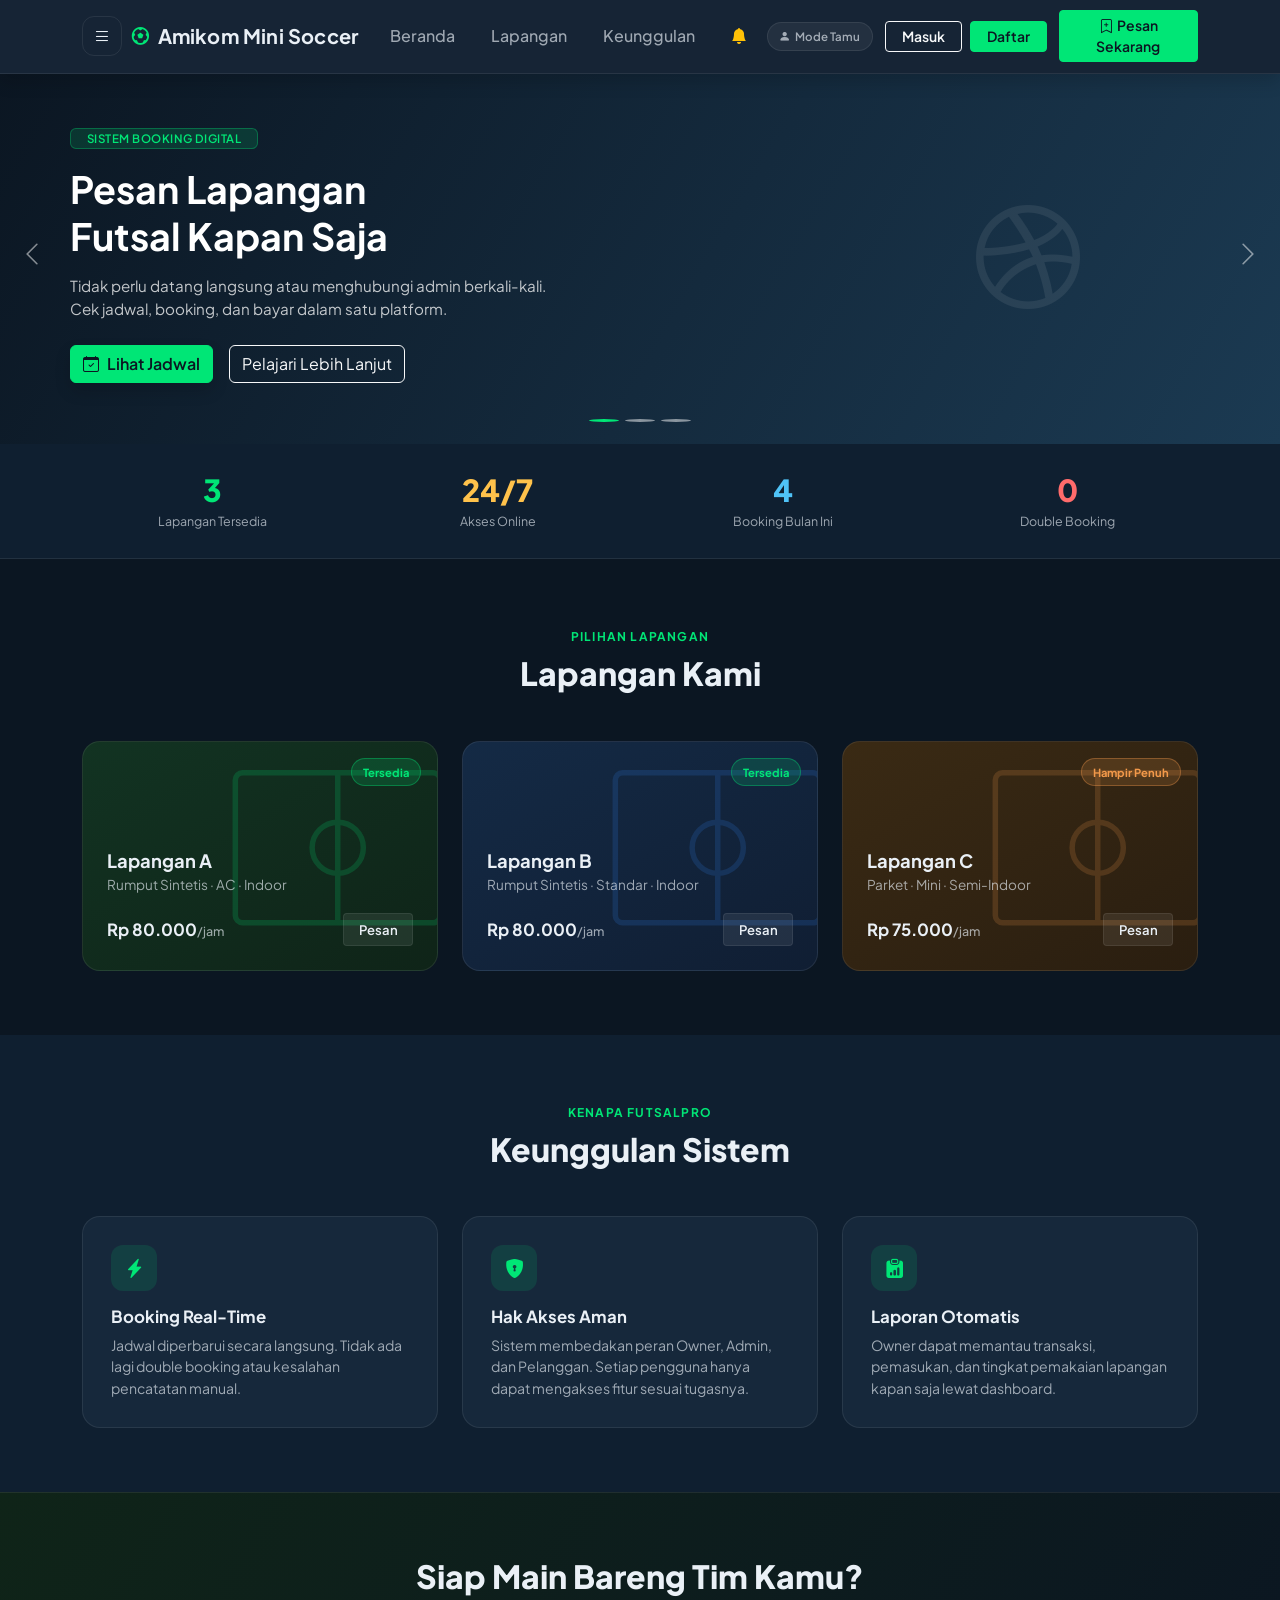
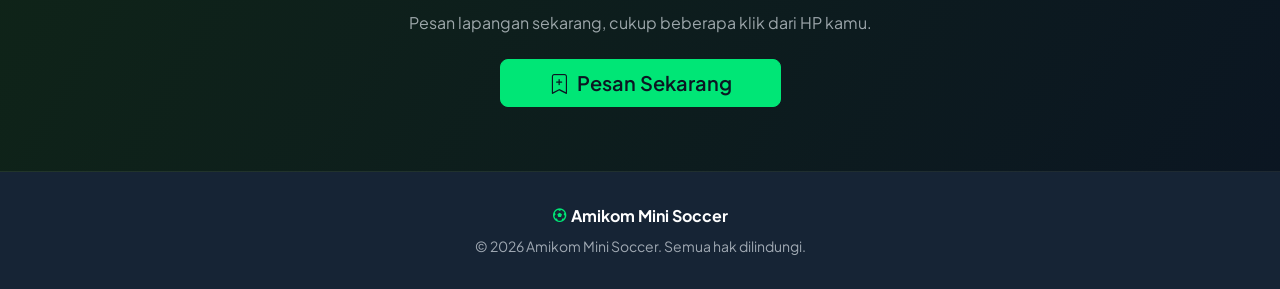
==== index.html @ dfc61959 "au ah capek" ====
<!DOCTYPE html>
<html lang="id">
<head>
    <meta charset="UTF-8">
    <meta name="viewport" content="width=device-width, initial-scale=1.0">
    <title>Amikom Mini Soccer — Booking Lapangan Futsal</title>

    <!--Google Fonts-->
    <link rel="preconnect" href="https://fonts.googleapis.com">
    <link rel="preconnect" href="https://fonts.gstatic.com" crossorigin>
    <link href="https://fonts.googleapis.com/css2?family=Plus+Jakarta+Sans:wght@400;500;600;700;800&display=swap" rel="stylesheet">

    <!--Bootstrap CSS-->
    <link href="https://cdn.jsdelivr.net/npm/bootstrap@5.3.3/dist/css/bootstrap.min.css" rel="stylesheet">

    <!--bootstrap icon-->
    <link href="https://cdn.jsdelivr.net/npm/bootstrap-icons@1.11.3/font/bootstrap-icons.min.css" rel="stylesheet">

    <link href='https://unpkg.com/boxicons@2.1.4/css/boxicons.min.css' rel='stylesheet'>

    <!--css-->
    <link rel="stylesheet" href="style.css">
</head>
<body>

    <!-- ============ NAVBAR ============ -->
    <nav class="navbar navbar-expand-lg navbar-dark fixed-top shadow" id="mainNavbar">
        <div class="container">

            <!-- Sidebar toggle (hidden dropdown menu) -->
            <button class="btn btn-sidebar-toggle me-2" type="button" data-bs-toggle="offcanvas" data-bs-target="#sidebarMenu" aria-controls="sidebarMenu" aria-label="Buka menu">
                <i class="bi bi-list"></i>
            </button>

            <a class="navbar-brand fw-bold" href="#beranda">
                <i class="bx bx-football"></i> Amikom Mini Soccer
            </a>

            <button class="navbar-toggler border-0" type="button" data-bs-toggle="collapse" data-bs-target="#navCollapse" aria-controls="navCollapse" aria-label="Toggle navigation">
                <span class="navbar-toggler-icon"></span>
            </button>

            <div class="collapse navbar-collapse" id="navCollapse">
                <ul class="navbar-nav ms-auto align-items-lg-center gap-lg-1">
                    <li class="nav-item">
                        <a class="nav-link px-3" href="#heroCarousel">Beranda</a>
                    </li>
                    <li class="nav-item">
                        <a class="nav-link px-3" href="#lapangan">Lapangan</a>
                    </li>
                    <li class="nav-item">
                        <a class="nav-link px-3" href="#keunggulan">Keunggulan</a>
                    </li>
                    <li class="nav-item">
                        <a class="nav-link px-3" href="#"><i class="bi bi-bell-fill text-warning"></i></a>
                    </li>

                    <!-- Guest indicator -->
                    <li class="nav-item d-flex align-items-center" id="guestBadgeWrap">
                        <span class="guest-badge" id="guestBadge"><i class="bi bi-person-fill me-1"></i>Mode Tamu</span>
                    </li>

                    <!-- ===== AUTH AREA — guest (default) ===== -->
                    <li class="nav-item ms-lg-2" id="navAuthGuest">
                        <div class="d-flex gap-2">
                            <a href="login.html" type="button" class="btn btn-sm btn-outline-light fw-semibold px-3" data-bs-toggle="modal" data-bs-target="#loginModal#">
                                Masuk
                            </a>
                            <button type="button" class="btn btn-sm btn-accent fw-semibold px-3" data-bs-toggle="modal" data-bs-target="#signupModal#">
                                Daftar
                            </button>
                        </div>
                    </li>

                    <!-- ===== AUTH AREA — logged in (hidden by default) ===== -->
                    <li class="nav-item dropdown ms-lg-2 d-none" id="navAuthUser">
                        <button class="btn btn-user-menu dropdown-toggle" type="button" data-bs-toggle="dropdown" aria-expanded="false">
                            <span class="avatar-circle avatar-sm" id="navUserInitials">?</span>
                            <span class="d-none d-md-inline ms-2" id="navUserName">Pengguna</span>
                        </button>
                        <ul class="dropdown-menu dropdown-menu-end dropdown-menu-dark">
                            <li><a class="dropdown-item" href="#"><i class="bi bi-person-fill me-2"></i>Profil &amp; Riwayat</a></li>
                            <li><a class="dropdown-item" href="#booking"><i class="bi bi-calendar-check me-2"></i>Booking Saya</a></li>
                            <li><hr class="dropdown-divider"></li>
                            <li><button type="button" class="dropdown-item" id="logoutBtn"><i class="bi bi-box-arrow-right me-2"></i>Keluar</button></li>
                        </ul>
                    </li>

                    <!--tombol cta-->
                    <li class="nav-item ms-lg-2">
                        <a class="btn btn-sm fw-semibold px-4 btn-accent js-require-auth" href="#booking">
                            <i class="bi bi-bookmark-plus me-1"></i>Pesan Sekarang
                        </a>
                    </li>
                </ul>
            </div>
        </div>
    </nav>

    <!-- ============ OFFCANVAS SIDEBAR (hidden, dropdown-style) ============ -->
    <div class="offcanvas offcanvas-start sidebar-menu" tabindex="-1" id="sidebarMenu" aria-labelledby="sidebarMenuLabel">
        <div class="offcanvas-header">
            <a href="#beranda" class="offcanvas-title fw-bold" id="sidebarMenuLabel">
                <i class="bx bx-football me-1"></i>FutsalPro
            </a>
            <button type="button" class="btn-close btn-close-white" data-bs-dismiss="offcanvas" aria-label="Close"></button>
        </div>
        <div class="offcanvas-body d-flex flex-column">

            <span class="sidebar-heading">Menu</span>
            <ul class="sidebar-nav">
                <li><a href="#"><i class="bi bi-house-door-fill"></i>Beranda</a></li>
                <li><a href="#"><i class="bi bi-calendar2-week-fill"></i>Jadwal Lapangan</a></li>
                <li><a href="#"><i class="bi bi-credit-card-fill"></i>Pembayaran</a></li>
            </ul>


            <span class="sidebar-heading">Akun</span>
            <ul class="sidebar-nav">
                <li><a href="#"><i class="bi bi-person-fill"></i>Profil &amp; Riwayat</a></li>
            </ul>

            <!-- Guest profile (default) -->
            <div class="sidebar-profile mt-auto" id="sidebarProfileGuest">
                <div class="avatar-circle avatar-guest"><i class="bi bi-person"></i></div>
                <div class="flex-grow-1">
                    <div class="fw-semibold small text-white">Tamu</div>
                    <div class="text-muted-soft small">Belum masuk</div>
                </div>
                <button type="button" class="btn btn-sm btn-accent" data-bs-toggle="modal" data-bs-target="#loginModal" data-bs-dismiss="offcanvas">Masuk</button>
            </div>

            <!-- Logged-in profile (hidden until user masuk/daftar) -->
            <div class="sidebar-profile mt-auto d-none" id="sidebarProfileUser">
                <div class="avatar-circle" id="sidebarUserInitials">?</div>
                <div class="flex-grow-1">
                    <div class="fw-semibold small text-white" id="sidebarUserName">Pengguna</div>
                    <div class="text-muted-soft small">Pelanggan</div>
                </div>
                <button type="button" class="btn btn-sm btn-field" id="sidebarLogoutBtn">Keluar</button>
            </div>
        </div>
    </div>

    <!-- ============ HERO CAROUSEL (compact) ============ -->
    <div id="heroCarousel" class="carousel slide carousel-fade hero-carousel" data-bs-ride="carousel" data-bs-interval="4500">

        <div class="carousel-inner">

            <!--Slide 1-->
            <div class="carousel-item active slide-1">
                <div class="container slide-content">
                    <div class="row align-items-center h-100">
                        <div class="col-lg-8">
                            <span class="badge eyebrow-badge mb-3 px-3">Sistem Booking Digital</span>
                            <h1 class="fw-bold text-white lh-sm mb-3">
                                Pesan Lapangan<br>Futsal Kapan Saja
                            </h1>
                            <p class="text-white text-opacity-75 mb-4 slide-desc">
                                Tidak perlu datang langsung atau menghubungi admin berkali-kali. Cek jadwal, booking, dan bayar dalam satu platform.
                            </p>
                            <div class="d-flex flex-wrap gap-3">
                                <a href="#lapangan" class="btn fw-semibold shadow btn-accent">
                                    <i class="bi bi-calendar-check me-2"></i>Lihat Jadwal
                                </a>
                                <a href="#keunggulan" class="btn btn-outline-light">Pelajari Lebih Lanjut</a>
                            </div>
                        </div>
                        <div class="col-lg-4 d-none d-lg-flex justify-content-center">
                            <i class="bi bi-dribbble slide-icon"></i>
                        </div>
                    </div>
                </div>
            </div>

            <!--slide 2-->
            <div class="carousel-item slide-2">
                <div class="container slide-content">
                    <div class="row align-items-center h-100">
                        <div class="col-lg-8">
                            <span class="badge eyebrow-badge mb-3 px-3">Fasilitas Lengkap</span>
                            <h1 class="fw-bold text-white lh-sm mb-3">
                                3 Lapangan Siap<br>Untuk Tim Kamu
                            </h1>
                            <p class="text-white text-opacity-75 mb-4 slide-desc">
                                Rumput sintetis, sirkulasi udara nyaman, dan pencahayaan malam untuk pengalaman bermain terbaik.
                            </p>
                            <a href="#lapangan" class="btn fw-semibold shadow btn-accent">
                                <i class="bi bi-grid-3x3-gap-fill me-2"></i>Lihat Lapangan
                            </a>
                        </div>
                        <div class="col-lg-4 d-none d-lg-flex justify-content-center">
                            <i class="bi bi-flag-fill slide-icon"></i>
                        </div>
                    </div>
                </div>
            </div>

            <!--slide 3-->
            <div class="carousel-item slide-3">
                <div class="container slide-content">
                    <div class="row align-items-center h-100">
                        <div class="col-lg-8">
                            <span class="badge eyebrow-badge mb-3 px-3">Cepat &amp; Aman</span>
                            <h1 class="fw-bold text-white lh-sm mb-3">
                                Booking dan Bayar<br>Cukup Dalam 1 Menit
                            </h1>
                            <p class="text-white text-opacity-75 mb-4 slide-desc">
                                Pantau status booking secara real-time, tanpa risiko jadwal bentrok atau double booking.
                            </p>
                            <a href="#booking" class="btn fw-semibold shadow btn-accent js-require-auth">
                                <i class="bi bi-lightning-charge-fill me-2"></i>Mulai Booking
                            </a>
                        </div>
                        <div class="col-lg-4 d-none d-lg-flex justify-content-center">
                            <i class="bi bi-phone-fill slide-icon"></i>
                        </div>
                    </div>
                </div>
            </div>

        </div>

        <div class="carousel-indicators hero-indicators">
            <button type="button" data-bs-target="#heroCarousel" data-bs-slide-to="0" class="active" aria-current="true"></button>
            <button type="button" data-bs-target="#heroCarousel" data-bs-slide-to="1"></button>
            <button type="button" data-bs-target="#heroCarousel" data-bs-slide-to="2"></button>
        </div>

        <button class="carousel-control-prev" type="button" data-bs-target="#heroCarousel" data-bs-slide="prev">
            <span class="carousel-control-prev-icon"></span>
        </button>
        <button class="carousel-control-next" type="button" data-bs-target="#heroCarousel" data-bs-slide="next">
            <span class="carousel-control-next-icon"></span>
        </button>
    </div>

    <!-- ============ STATS STRIP ============ -->
    <section class="stats-strip">
        <div class="container">
            <div class="row g-3 g-md-4">
                <div class="col-6 col-md-3">
                    <div class="stat-card">
                        <div class="stat-number text-accent" data-count="3">3</div>
                        <div class="stat-label">Lapangan Tersedia</div>
                    </div>
                </div>
                <div class="col-6 col-md-3">
                    <div class="stat-card">
                        <div class="stat-number text-warning-soft">24/7</div>
                        <div class="stat-label">Akses Online</div>
                    </div>
                </div>
                <div class="col-6 col-md-3">
                    <div class="stat-card">
                        <div class="stat-number text-info-soft" data-count="186">4</div>
                        <div class="stat-label">Booking Bulan Ini</div>
                    </div>
                </div>
                <div class="col-6 col-md-3">
                    <div class="stat-card">
                        <div class="stat-number text-danger-soft" data-count="0">0</div>
                        <div class="stat-label">Double Booking</div>
                    </div>
                </div>
            </div>
        </div>
    </section>

    <!-- ============ LAPANGAN KAMI ============ -->
    <section id="lapangan" class="section-lapangan">
        <div class="container">
            <div class="text-center mb-5">
                <span class="section-eyebrow">Pilihan Lapangan</span>
                <h2 class="section-title">Lapangan Kami</h2>
            </div>

            <div class="row g-4">

                <!-- Lapangan A -->
                <div class="col-md-4">
                    <div class="field-card field-card-green">
                        <span class="field-badge badge-tersedia">Tersedia</span>
                        <svg class="field-pitch" viewBox="0 0 120 90" xmlns="http://www.w3.org/2000/svg">
                            <rect x="4" y="4" width="112" height="82" rx="4" fill="none" stroke="currentColor" stroke-width="3"/>
                            <line x1="60" y1="4" x2="60" y2="86" stroke="currentColor" stroke-width="3"/>
                            <circle cx="60" cy="45" r="14" fill="none" stroke="currentColor" stroke-width="3"/>
                        </svg>
                        <div class="field-card-body">
                            <h3 class="field-name">Lapangan A</h3>
                            <p class="field-desc">Rumput Sintetis · AC · Indoor</p>
                            <div class="field-footer">
                                <div class="field-price">Rp 80.000<span>/jam</span></div>
                                <a href="#booking" class="btn btn-sm btn-field js-require-auth">Pesan</a>
                            </div>
                        </div>
                    </div>
                </div>

                <!-- Lapangan B -->
                <div class="col-md-4">
                    <div class="field-card field-card-blue">
                        <span class="field-badge badge-tersedia">Tersedia</span>
                        <svg class="field-pitch" viewBox="0 0 120 90" xmlns="http://www.w3.org/2000/svg">
                            <rect x="4" y="4" width="112" height="82" rx="4" fill="none" stroke="currentColor" stroke-width="3"/>
                            <line x1="60" y1="4" x2="60" y2="86" stroke="currentColor" stroke-width="3"/>
                            <circle cx="60" cy="45" r="14" fill="none" stroke="currentColor" stroke-width="3"/>
                        </svg>
                        <div class="field-card-body">
                            <h3 class="field-name">Lapangan B</h3>
                            <p class="field-desc">Rumput Sintetis · Standar · Indoor</p>
                            <div class="field-footer">
                                <div class="field-price">Rp 80.000<span>/jam</span></div>
                                <a href="#booking" class="btn btn-sm btn-field js-require-auth">Pesan</a>
                            </div>
                        </div>
                    </div>
                </div>

                <!-- Lapangan C -->
                <div class="col-md-4">
                    <div class="field-card field-card-orange">
                        <span class="field-badge badge-hampir-penuh">Hampir Penuh</span>
                        <svg class="field-pitch" viewBox="0 0 120 90" xmlns="http://www.w3.org/2000/svg">
                            <rect x="4" y="4" width="112" height="82" rx="4" fill="none" stroke="currentColor" stroke-width="3"/>
                            <line x1="60" y1="4" x2="60" y2="86" stroke="currentColor" stroke-width="3"/>
                            <circle cx="60" cy="45" r="14" fill="none" stroke="currentColor" stroke-width="3"/>
                        </svg>
                        <div class="field-card-body">
                            <h3 class="field-name">Lapangan C</h3>
                            <p class="field-desc">Parket · Mini · Semi-Indoor</p>
                            <div class="field-footer">
                                <div class="field-price">Rp 75.000<span>/jam</span></div>
                                <a href="#booking" class="btn btn-sm btn-field js-require-auth">Pesan</a>
                            </div>
                        </div>
                    </div>
                </div>

            </div>
        </div>
    </section>

    <!-- ============ KEUNGGULAN SISTEM ============ -->
    <section id="keunggulan" class="section-keunggulan">
        <div class="container">
            <div class="text-center mb-5">
                <span class="section-eyebrow">Kenapa FutsalPro</span>
                <h2 class="section-title">Keunggulan Sistem</h2>
            </div>

            <div class="row g-4">
                <div class="col-md-4">
                    <div class="feature-card">
                        <div class="feature-icon"><i class="bi bi-lightning-charge-fill"></i></div>
                        <h3 class="feature-title">Booking Real-Time</h3>
                        <p class="feature-desc">Jadwal diperbarui secara langsung. Tidak ada lagi double booking atau kesalahan pencatatan manual.</p>
                    </div>
                </div>
                <div class="col-md-4">
                    <div class="feature-card">
                        <div class="feature-icon"><i class="bi bi-shield-lock-fill"></i></div>
                        <h3 class="feature-title">Hak Akses Aman</h3>
                        <p class="feature-desc">Sistem membedakan peran Owner, Admin, dan Pelanggan. Setiap pengguna hanya dapat mengakses fitur sesuai tugasnya.</p>
                    </div>
                </div>
                <div class="col-md-4">
                    <div class="feature-card">
                        <div class="feature-icon"><i class="bi bi-clipboard-data-fill"></i></div>
                        <h3 class="feature-title">Laporan Otomatis</h3>
                        <p class="feature-desc">Owner dapat memantau transaksi, pemasukan, dan tingkat pemakaian lapangan kapan saja lewat dashboard.</p>
                    </div>
                </div>
            </div>
        </div>
    </section>

    <!-- ============ CTA / BOOKING ============ -->
    <section id="booking" class="section-cta">
        <div class="container text-center">
            <h2 class="section-title mb-3">Siap Main Bareng Tim Kamu?</h2>
            <p class="text-muted-soft mb-4">Pesan lapangan sekarang, cukup beberapa klik dari HP kamu.</p>
            <a href="#" class="btn btn-lg btn-accent px-5 fw-semibold js-require-auth" data-auth-action="confirm">
                <i class="bi bi-bookmark-plus me-2"></i>Pesan Sekarang
            </a>
        </div>
    </section>

    <!-- ============ FOOTER ============ -->
    <footer class="site-footer">
        <div class="container text-center">
            <div class="fw-bold text-white mb-2"><i class="bx bx-football"></i> Amikom Mini Soccer</div>
            <p class="text-muted-soft small mb-0">&copy; 2026 Amikom Mini Soccer. Semua hak dilindungi.</p>
        </div>
    </footer>

    <!-- ============ LOGIN MODAL ============ -->
    <div class="modal fade" id="loginModal" tabindex="-1" aria-labelledby="loginModalLabel" aria-hidden="true">
        <div class="modal-dialog modal-dialog-centered">
            <div class="modal-content auth-modal">
                <div class="modal-header border-0">
                    <h5 class="modal-title" id="loginModalLabel">Masuk ke Akun Anda</h5>
                    <button type="button" class="btn-close btn-close-white" data-bs-dismiss="modal" aria-label="Close"></button>
                </div>
                <div class="modal-body">
                    <p class="text-muted-soft small mb-4">Masuk untuk melanjutkan booking. Tanpa akun, kamu tetap bisa menjelajahi jadwal sebagai tamu.</p>
                    <form id="loginForm" novalidate>
                        <div class="mb-3">
                            <label class="form-label small">Email</label>
                            <input type="email" class="form-control auth-input" id="loginEmail" placeholder="nama@email.com" required>
                        </div>
                        <div class="mb-3">
                            <label class="form-label small">Kata Sandi</label>
                            <input type="password" class="form-control auth-input" id="loginPassword" placeholder="••••••••" required minlength="6">
                        </div>
                        <button type="submit" class="btn btn-accent w-100 fw-semibold">Masuk</button>
                    </form>
                    <p class="text-center small text-muted-soft mt-4 mb-0">
                        Belum punya akun?
                        <a href="#" class="link-accent" id="goToSignup">Daftar di sini</a>
                    </p>
                </div>
            </div>
        </div>
    </div>

    <!-- ============ SIGNUP MODAL ============ -->
    <div class="modal fade" id="signupModal" tabindex="-1" aria-labelledby="signupModalLabel" aria-hidden="true">
        <div class="modal-dialog modal-dialog-centered">
            <div class="modal-content auth-modal">
                <div class="modal-header border-0">
                    <h5 class="modal-title" id="signupModalLabel">Buat Akun Baru</h5>
                    <button type="button" class="btn-close btn-close-white" data-bs-dismiss="modal" aria-label="Close"></button>
                </div>
                <div class="modal-body">
                    <p class="text-muted-soft small mb-4">Daftar sekali untuk booking lebih cepat dan menyimpan riwayat penyewaan lapangan.</p>
                    <form id="signupForm" novalidate>
                        <div class="mb-3">
                            <label class="form-label small">Nama Lengkap</label>
                            <input type="text" class="form-control auth-input" id="signupName" placeholder="Nama kamu" required>
                        </div>
                        <div class="mb-3">
                            <label class="form-label small">Email</label>
                            <input type="email" class="form-control auth-input" id="signupEmail" placeholder="nama@email.com" required>
                        </div>
                        <div class="mb-3">
                            <label class="form-label small">Kata Sandi</label>
                            <input type="password" class="form-control auth-input" id="signupPassword" placeholder="••••••••" required minlength="6">
                        </div>
                        <button type="submit" class="btn btn-accent w-100 fw-semibold">Daftar</button>
                    </form>
                    <p class="text-center small text-muted-soft mt-4 mb-0">
                        Sudah punya akun?
                        <a href="#" class="link-accent" id="goToLogin">Masuk di sini</a>
                    </p>
                </div>
            </div>
        </div>
    </div>

    <script src="https://cdn.jsdelivr.net/npm/bootstrap@5.3.3/dist/js/bootstrap.bundle.min.js"></script>
    <script src="script.js"></script>
</body>
</html>
---- style.css ----
/* =========================================================
   TOKENS
   ========================================================= */
:root {
    --navy-deep:    #0B1622;
    --navy-base:    #0F1F30;
    --navy-mid:     #162435;
    --navy-card:    #16283B;
    --navy-card-hi: #1E344A;
    --line-soft:    rgba(255, 255, 255, 0.08);

    --green:        #00E676;
    --green-dim:    #00c766;
    --blue:         #2F80ED;
    --orange:       #F2994A;
    --red-soft:     #FF6B6B;

    --text-main:    #EAF0F6;
    --text-muted:   rgba(234, 240, 246, 0.65);

    --radius-lg: 18px;
    --radius-md: 12px;
}

* { box-sizing: border-box; }

body {
    font-family: 'Plus Jakarta Sans', sans-serif;
    background-color: var(--navy-deep);
    color: var(--text-main);
}

.text-muted-soft { color: var(--text-muted); }
.text-accent      { color: var(--green); }
.text-warning-soft{ color: #FFC24B; }
.text-info-soft   { color: #4FC3F7; }
.text-danger-soft { color: var(--red-soft); }

a { text-decoration: none; }

/* =========================================================
   NAVBAR
   ========================================================= */
#mainNavbar {
    background: var(--navy-mid);
    border-bottom: 1px solid var(--line-soft);
    padding-top: .65rem;
    padding-bottom: .65rem;
}

.navbar-brand {
    color: var(--text-main) !important;
    display: flex;
    align-items: center;
    gap: .4rem;
    letter-spacing: .2px;
}

.navbar-brand i { color: var(--green); font-size: 1.3rem; }

.navbar-nav .nav-link {
    color: var(--text-muted);
    font-weight: 500;
}

.navbar-nav .nav-link:hover { color: var(--text-main); }

.btn-accent {
    background-color: var(--green);
    border-color: var(--green);
    color: var(--navy-deep) !important;
    font-weight: 600;
}

.btn-accent:hover {
    background-color: var(--green-dim);
    border-color: var(--green-dim);
    color: var(--navy-deep) !important;
}

.btn-sidebar-toggle {
    background: transparent;
    border: 1px solid var(--line-soft);
    color: var(--text-main);
    width: 40px;
    height: 40px;
    border-radius: var(--radius-md);
    display: inline-flex;
    align-items: center;
    justify-content: center;
    font-size: 1.1rem;
}

.btn-sidebar-toggle:hover {
    background: var(--navy-card-hi);
    color: var(--green);
}

/* --- Guest badge --- */
.guest-badge {
    display: inline-flex;
    align-items: center;
    font-size: .72rem;
    font-weight: 600;
    color: var(--text-muted);
    background: rgba(255, 255, 255, 0.06);
    border: 1px solid var(--line-soft);
    padding: .3rem .7rem;
    border-radius: 999px;
    white-space: nowrap;
}

/* --- Logged-in user menu (navbar) --- */
.btn-user-menu {
    display: flex;
    align-items: center;
    background: rgba(255, 255, 255, 0.06);
    border: 1px solid var(--line-soft);
    color: var(--text-main);
    border-radius: 999px;
    padding: .25rem .75rem .25rem .25rem;
}

.btn-user-menu:hover { background: var(--navy-card-hi); }

.avatar-sm { width: 28px; height: 28px; font-size: .72rem; }

.avatar-guest { color: var(--text-muted); font-size: 1rem; }

.dropdown-menu-dark {
    background: var(--navy-card);
    border: 1px solid var(--line-soft);
}

.dropdown-menu-dark .dropdown-item {
    color: var(--text-muted);
    font-size: .88rem;
}

.dropdown-menu-dark .dropdown-item:hover,
.dropdown-menu-dark .dropdown-item:focus {
    background: var(--navy-card-hi);
    color: var(--text-main);
}

.dropdown-menu-dark .dropdown-divider { border-color: var(--line-soft); }

/* =========================================================
   OFFCANVAS SIDEBAR (hidden by default, opens like a dropdown drawer)
   ========================================================= */
.sidebar-menu {
    background: var(--navy-mid);
    color: var(--text-main);
    width: 270px;
    border-right: 1px solid var(--line-soft);
}

.sidebar-menu .offcanvas-header {
    border-bottom: 1px solid var(--line-soft);
}

.sidebar-menu .offcanvas-title {
    color: var(--text-main);
    display: flex;
    align-items: center;
}

.sidebar-menu .offcanvas-title i { color: var(--green); }

.sidebar-heading {
    display: block;
    font-size: .72rem;
    text-transform: uppercase;
    letter-spacing: .08em;
    color: var(--text-muted);
    margin: 1.1rem 0 .5rem;
}

.sidebar-nav {
    list-style: none;
    padding: 0;
    margin: 0;
}

.sidebar-nav li a {
    display: flex;
    align-items: center;
    gap: .65rem;
    color: var(--text-muted);
    padding: .6rem .7rem;
    border-radius: var(--radius-md);
    font-weight: 500;
    font-size: .92rem;
    position: relative;
}

.sidebar-nav li a i { font-size: 1rem; width: 18px; text-align: center; }

.sidebar-nav li a:hover {
    background: var(--navy-card-hi);
    color: var(--text-main);
}

.dot-badge {
    width: 7px;
    height: 7px;
    border-radius: 50%;
    background: var(--red-soft);
    margin-left: auto;
}

.sidebar-profile {
    display: flex;
    align-items: center;
    gap: .6rem;
    padding: .9rem .7rem;
    border-top: 1px solid var(--line-soft);
    margin-top: 1.2rem;
}

.sidebar-profile .btn {
    white-space: nowrap;
    font-size: .78rem;
    padding: .3rem .7rem;
}

.avatar-circle {
    width: 36px;
    height: 36px;
    border-radius: 50%;
    background: var(--navy-card-hi);
    color: var(--green);
    display: flex;
    align-items: center;
    justify-content: center;
    font-weight: 700;
    font-size: .8rem;
    flex-shrink: 0;
}

/* =========================================================
   HERO CAROUSEL — compact, not full viewport height
   ========================================================= */
.hero-carousel {
    margin-top: 64px; /* offset fixed navbar */
}

.hero-carousel .carousel-item {
    min-height: 380px;
    display: flex;
    align-items: center;
}

.hero-carousel .slide-content {
    padding: 2.5rem 0;
}

.slide-1 { background: linear-gradient(120deg, #0B1622 0%, #142A3D 55%, #1B3A52 100%); }
.slide-2 { background: linear-gradient(120deg, #0B1622 0%, #16302A 55%, #1B4A3B 100%); }
.slide-3 { background: linear-gradient(120deg, #0B1622 0%, #2A2213 55%, #4A3A1B 100%); }

.hero-carousel h1 { font-size: clamp(1.6rem, 3vw, 2.35rem); }

.slide-desc { max-width: 480px; font-size: .95rem; }

.eyebrow-badge {
    background: rgba(0, 230, 118, 0.14);
    color: var(--green);
    font-weight: 600;
    font-size: .72rem;
    letter-spacing: .04em;
    text-transform: uppercase;
    border: 1px solid rgba(0, 230, 118, 0.3);
}

.slide-icon {
    font-size: 6.5rem;
    color: rgba(255, 255, 255, 0.08);
}

.hero-indicators { bottom: 0; margin-bottom: .75rem; }

.hero-indicators button {
    width: 8px;
    height: 8px;
    border-radius: 50%;
    background-color: rgba(255, 255, 255, 0.35);
    border: none;
    opacity: 1;
}

.hero-indicators button.active { background-color: var(--green); }

.hero-carousel .carousel-control-prev,
.hero-carousel .carousel-control-next { width: 5%; }

.hero-carousel .carousel-control-prev-icon,
.hero-carousel .carousel-control-next-icon {
    width: 1.6rem;
    height: 1.6rem;
}

/* =========================================================
   STATS STRIP
   ========================================================= */
.stats-strip {
    background: var(--navy-base);
    padding: 1.75rem 0;
    border-bottom: 1px solid var(--line-soft);
}

.stat-card { text-align: center; }

.stat-number {
    font-size: clamp(1.4rem, 2.4vw, 1.9rem);
    font-weight: 800;
    line-height: 1.2;
}

.stat-label {
    font-size: .78rem;
    color: var(--text-muted);
    margin-top: .2rem;
}

/* =========================================================
   SECTION HEADERS (shared)
   ========================================================= */
.section-eyebrow {
    display: inline-block;
    font-size: .75rem;
    letter-spacing: .1em;
    text-transform: uppercase;
    color: var(--green);
    font-weight: 700;
    margin-bottom: .5rem;
}

.section-title {
    font-size: clamp(1.5rem, 2.6vw, 2rem);
    font-weight: 800;
    color: var(--text-main);
}

/* =========================================================
   LAPANGAN KAMI
   ========================================================= */
.section-lapangan { background: var(--navy-deep); padding: 4rem 0; }

.field-card {
    position: relative;
    border-radius: var(--radius-lg);
    padding: 1.5rem;
    min-height: 230px;
    display: flex;
    flex-direction: column;
    justify-content: flex-end;
    overflow: hidden;
    border: 1px solid var(--line-soft);
    transition: transform .2s ease, box-shadow .2s ease;
}

.field-card:hover {
    transform: translateY(-4px);
    box-shadow: 0 14px 30px rgba(0, 0, 0, 0.35);
}

.field-card-green  { background: linear-gradient(150deg, #123322, #0F2418); }
.field-card-blue   { background: linear-gradient(150deg, #142A45, #101E33); }
.field-card-orange { background: linear-gradient(150deg, #3A2A14, #2A1E10); }

.field-pitch {
    position: absolute;
    right: -10px;
    top: 50%;
    transform: translateY(-55%);
    width: 62%;
    height: auto;
    opacity: .18;
}

.field-card-green .field-pitch  { color: var(--green); }
.field-card-blue .field-pitch   { color: var(--blue); }
.field-card-orange .field-pitch { color: var(--orange); }

.field-badge {
    position: absolute;
    top: 1rem;
    right: 1rem;
    font-size: .7rem;
    font-weight: 700;
    padding: .3rem .7rem;
    border-radius: 999px;
    z-index: 2;
}

.badge-tersedia {
    background: rgba(0, 230, 118, 0.16);
    color: var(--green);
    border: 1px solid rgba(0, 230, 118, 0.35);
}

.badge-hampir-penuh {
    background: rgba(242, 153, 74, 0.16);
    color: var(--orange);
    border: 1px solid rgba(242, 153, 74, 0.35);
}

.field-card-body { position: relative; z-index: 2; }

.field-name { font-size: 1.15rem; font-weight: 700; margin-bottom: .2rem; }

.field-desc { font-size: .85rem; color: var(--text-muted); margin-bottom: 1.1rem; }

.field-footer {
    display: flex;
    align-items: center;
    justify-content: space-between;
}

.field-price { font-weight: 700; font-size: 1.05rem; }

.field-price span { font-weight: 500; font-size: .78rem; color: var(--text-muted); }

.btn-field {
    background: rgba(255, 255, 255, 0.08);
    color: var(--text-main);
    border: 1px solid var(--line-soft);
    font-weight: 600;
    font-size: .82rem;
    padding: .35rem .9rem;
}

.btn-field:hover { background: var(--green); color: var(--navy-deep); border-color: var(--green); }

/* =========================================================
   KEUNGGULAN SISTEM
   ========================================================= */
.section-keunggulan { background: var(--navy-base); padding: 4rem 0; }

.feature-card {
    background: var(--navy-card);
    border: 1px solid var(--line-soft);
    border-radius: var(--radius-lg);
    padding: 1.75rem;
    height: 100%;
}

.feature-icon {
    width: 46px;
    height: 46px;
    border-radius: var(--radius-md);
    background: rgba(0, 230, 118, 0.12);
    color: var(--green);
    display: flex;
    align-items: center;
    justify-content: center;
    font-size: 1.2rem;
    margin-bottom: 1rem;
}

.feature-title { font-size: 1.05rem; font-weight: 700; margin-bottom: .5rem; }

.feature-desc { font-size: .88rem; color: var(--text-muted); margin-bottom: 0; }

/* =========================================================
   CTA
   ========================================================= */
.section-cta {
    background: linear-gradient(120deg, #0F2418, #0B1622);
    padding: 4rem 0;
    border-top: 1px solid var(--line-soft);
    border-bottom: 1px solid var(--line-soft);
}

/* =========================================================
   FOOTER
   ========================================================= */
.site-footer {
    background: var(--navy-mid);
    padding: 2rem 0;
}

.site-footer i { color: var(--green); }

/* =========================================================
   RESPONSIVE
   ========================================================= */
@media (max-width: 991.98px) {
    .hero-carousel .carousel-item { min-height: 440px; }
}

@media (max-width: 575.98px) {
    .hero-carousel .carousel-item { min-height: 480px; }
    .field-pitch { opacity: .12; }
}

/* Respect reduced motion preference */
@media (prefers-reduced-motion: reduce) {
    .field-card, .carousel-item { transition: none !important; }
}

/* =========================================================
   AUTH MODALS (Login / Sign Up)
   ========================================================= */
.auth-modal {
    background: var(--navy-card);
    color: var(--text-main);
    border: 1px solid var(--line-soft);
    border-radius: var(--radius-lg);
}

.auth-modal .modal-title { font-weight: 700; }

.auth-modal .form-label { color: var(--text-muted); }

.auth-input {
    background: var(--navy-base);
    border: 1px solid var(--line-soft);
    color: var(--text-main);
    border-radius: var(--radius-md);
    padding: .6rem .8rem;
}

.auth-input:focus {
    background: var(--navy-base);
    color: var(--text-main);
    border-color: var(--green);
    box-shadow: 0 0 0 .2rem rgba(0, 230, 118, 0.18);
}

.auth-input::placeholder { color: rgba(234, 240, 246, 0.35); }

.link-accent {
    color: var(--green);
    font-weight: 600;
}

.link-accent:hover { color: var(--green-dim); }
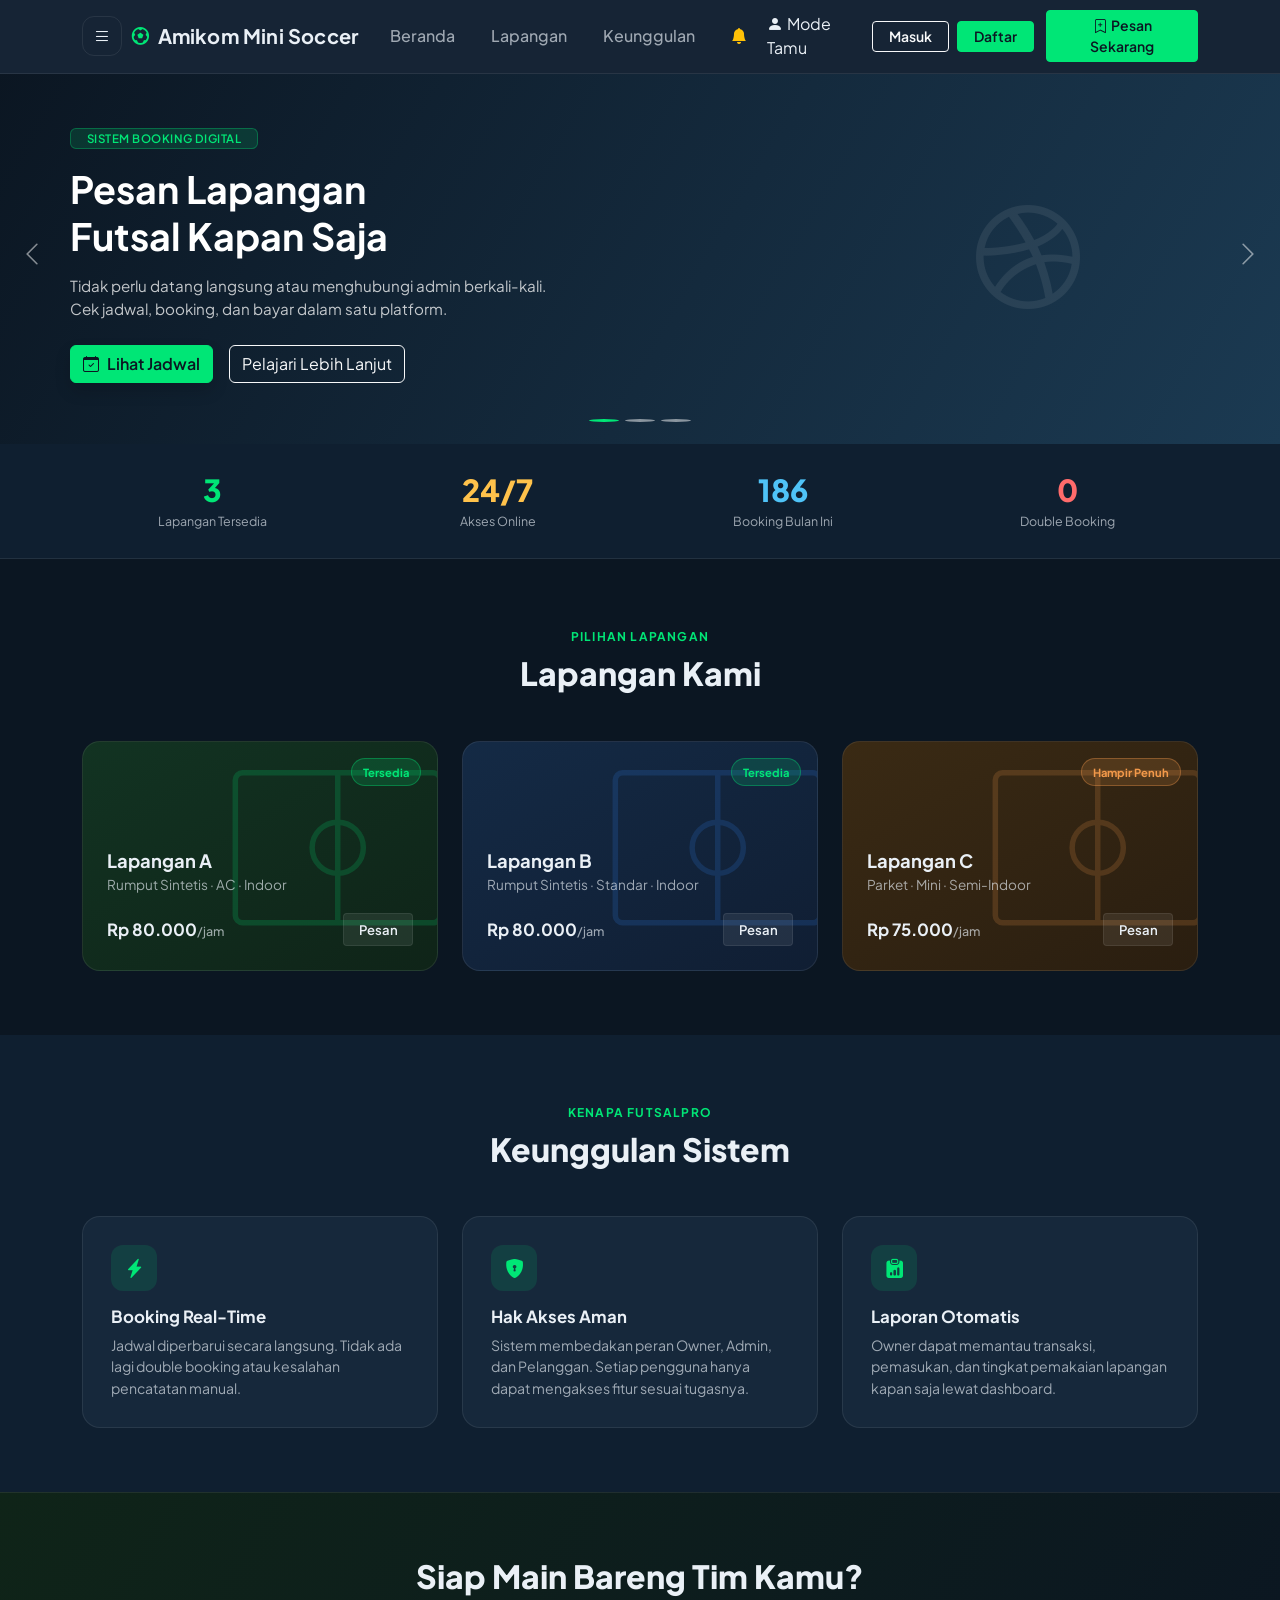
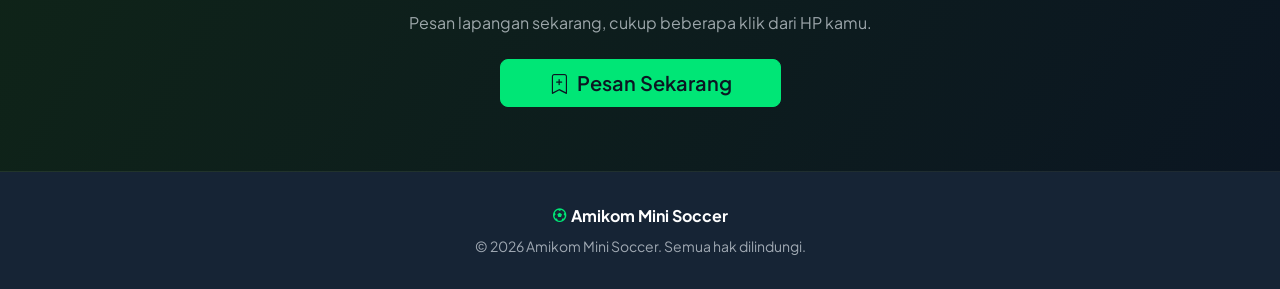
==== commit b7fe1759: "aaaa" ====
--- a/index.html
+++ b/index.html
@@ -458,6 +458,19 @@
         </div>
     </div>
 
+    <!-- ============ AUTH ALERT MODAL ============ -->
+    <div class="modal fade" id="authAlertModal" tabindex="-1" aria-labelledby="authAlertLabel" aria-hidden="true">
+        <div class="modal-dialog modal-dialog-centered">
+            <div class="modal-content auth-alert-modal">
+                <div class="modal-body text-center py-4 px-4">
+                    <i class="bi bi-exclamation-triangle-fill auth-alert-icon mb-3"></i>
+                    <p class="auth-alert-text mb-4">Silahkan login dulu<br>terlebih dahulu.</p>
+                    <button type="button" class="btn btn-accent w-100 fw-semibold" id="authAlertOkBtn">OK</button>
+                </div>
+            </div>
+        </div>
+    </div>
+
     <script src="https://cdn.jsdelivr.net/npm/bootstrap@5.3.3/dist/js/bootstrap.bundle.min.js"></script>
     <script src="script.js"></script>
 </body>
--- a/style.css
+++ b/style.css
@@ -96,55 +96,6 @@
     color: var(--green);
 }
 
-/* --- Guest badge --- */
-.guest-badge {
-    display: inline-flex;
-    align-items: center;
-    font-size: .72rem;
-    font-weight: 600;
-    color: var(--text-muted);
-    background: rgba(255, 255, 255, 0.06);
-    border: 1px solid var(--line-soft);
-    padding: .3rem .7rem;
-    border-radius: 999px;
-    white-space: nowrap;
-}
-
-/* --- Logged-in user menu (navbar) --- */
-.btn-user-menu {
-    display: flex;
-    align-items: center;
-    background: rgba(255, 255, 255, 0.06);
-    border: 1px solid var(--line-soft);
-    color: var(--text-main);
-    border-radius: 999px;
-    padding: .25rem .75rem .25rem .25rem;
-}
-
-.btn-user-menu:hover { background: var(--navy-card-hi); }
-
-.avatar-sm { width: 28px; height: 28px; font-size: .72rem; }
-
-.avatar-guest { color: var(--text-muted); font-size: 1rem; }
-
-.dropdown-menu-dark {
-    background: var(--navy-card);
-    border: 1px solid var(--line-soft);
-}
-
-.dropdown-menu-dark .dropdown-item {
-    color: var(--text-muted);
-    font-size: .88rem;
-}
-
-.dropdown-menu-dark .dropdown-item:hover,
-.dropdown-menu-dark .dropdown-item:focus {
-    background: var(--navy-card-hi);
-    color: var(--text-main);
-}
-
-.dropdown-menu-dark .dropdown-divider { border-color: var(--line-soft); }
-
 /* =========================================================
    OFFCANVAS SIDEBAR (hidden by default, opens like a dropdown drawer)
    ========================================================= */
@@ -201,14 +152,6 @@
     color: var(--text-main);
 }
 
-.dot-badge {
-    width: 7px;
-    height: 7px;
-    border-radius: 50%;
-    background: var(--red-soft);
-    margin-left: auto;
-}
-
 .sidebar-profile {
     display: flex;
     align-items: center;
@@ -237,6 +180,8 @@
     font-size: .8rem;
     flex-shrink: 0;
 }
+
+.avatar-guest { color: var(--text-muted); font-size: 1rem; }
 
 /* =========================================================
    HERO CAROUSEL — compact, not full viewport height
@@ -484,6 +429,28 @@
 .site-footer i { color: var(--green); }
 
 /* =========================================================
+   AUTH ALERT MODAL
+   ========================================================= */
+.auth-alert-modal {
+    background: var(--navy-card-hi);
+    border: 1px solid var(--line-soft);
+    border-radius: var(--radius-lg);
+    box-shadow: 0 20px 45px rgba(0, 0, 0, 0.45);
+}
+
+.auth-alert-icon {
+    font-size: 2.75rem;
+    color: #FFC24B;
+}
+
+.auth-alert-text {
+    color: var(--text-main);
+    font-size: 1.05rem;
+    font-weight: 500;
+    line-height: 1.5;
+}
+
+/* =========================================================
    RESPONSIVE
    ========================================================= */
 @media (max-width: 991.98px) {
@@ -499,41 +466,3 @@
 @media (prefers-reduced-motion: reduce) {
     .field-card, .carousel-item { transition: none !important; }
 }
-
-/* =========================================================
-   AUTH MODALS (Login / Sign Up)
-   ========================================================= */
-.auth-modal {
-    background: var(--navy-card);
-    color: var(--text-main);
-    border: 1px solid var(--line-soft);
-    border-radius: var(--radius-lg);
-}
-
-.auth-modal .modal-title { font-weight: 700; }
-
-.auth-modal .form-label { color: var(--text-muted); }
-
-.auth-input {
-    background: var(--navy-base);
-    border: 1px solid var(--line-soft);
-    color: var(--text-main);
-    border-radius: var(--radius-md);
-    padding: .6rem .8rem;
-}
-
-.auth-input:focus {
-    background: var(--navy-base);
-    color: var(--text-main);
-    border-color: var(--green);
-    box-shadow: 0 0 0 .2rem rgba(0, 230, 118, 0.18);
-}
-
-.auth-input::placeholder { color: rgba(234, 240, 246, 0.35); }
-
-.link-accent {
-    color: var(--green);
-    font-weight: 600;
-}
-
-.link-accent:hover { color: var(--green-dim); }
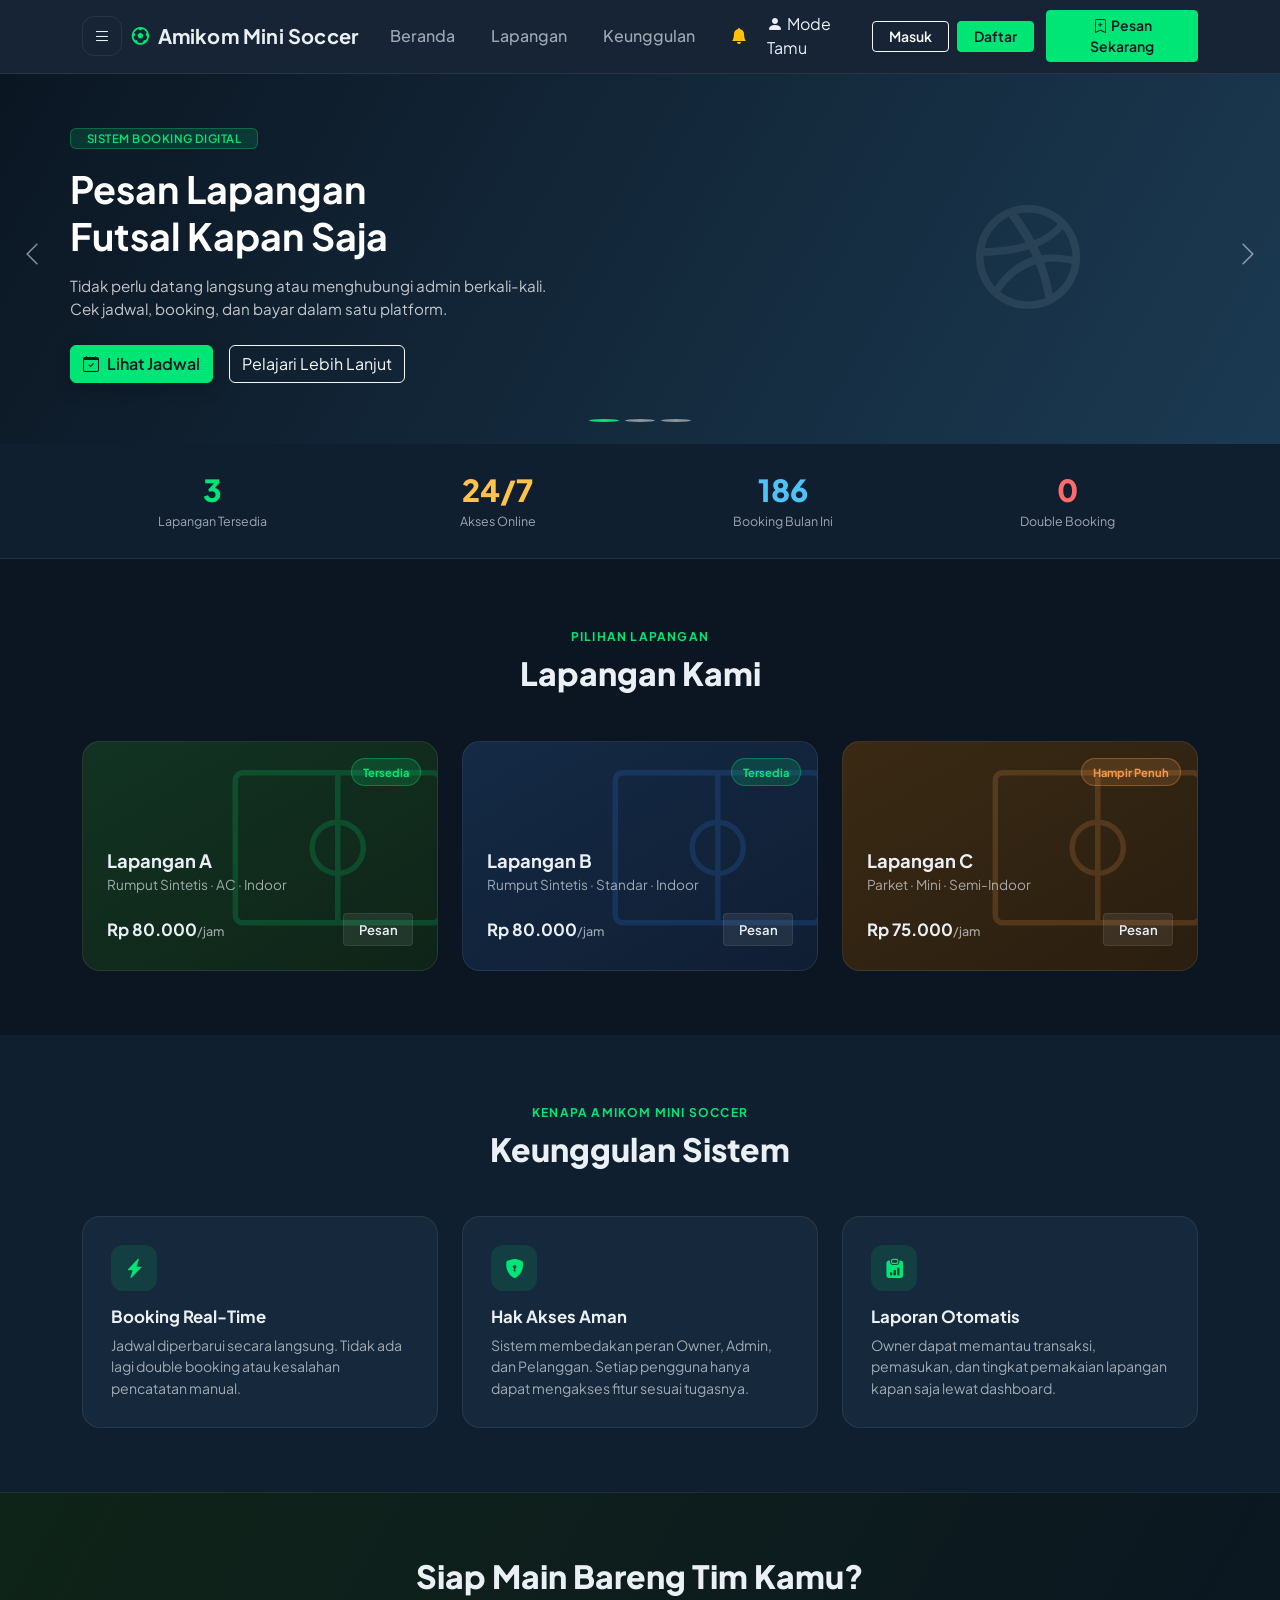
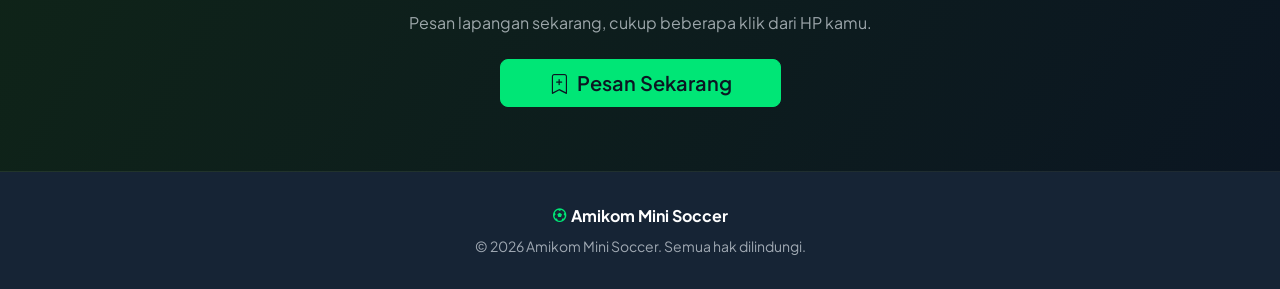
==== commit 2915dd1a: "aaa" ====
--- a/index.html
+++ b/index.html
@@ -101,7 +101,7 @@
     <div class="offcanvas offcanvas-start sidebar-menu" tabindex="-1" id="sidebarMenu" aria-labelledby="sidebarMenuLabel">
         <div class="offcanvas-header">
             <a href="#beranda" class="offcanvas-title fw-bold" id="sidebarMenuLabel">
-                <i class="bx bx-football me-1"></i>FutsalPro
+                <i class="bx bx-football me-1"></i>Amikom Mini Soccer
             </a>
             <button type="button" class="btn-close btn-close-white" data-bs-dismiss="offcanvas" aria-label="Close"></button>
         </div>
@@ -345,7 +345,7 @@
     <section id="keunggulan" class="section-keunggulan">
         <div class="container">
             <div class="text-center mb-5">
-                <span class="section-eyebrow">Kenapa FutsalPro</span>
+                <span class="section-eyebrow">Kenapa Amikom Mini Soccer</span>
                 <h2 class="section-title">Keunggulan Sistem</h2>
             </div>
 
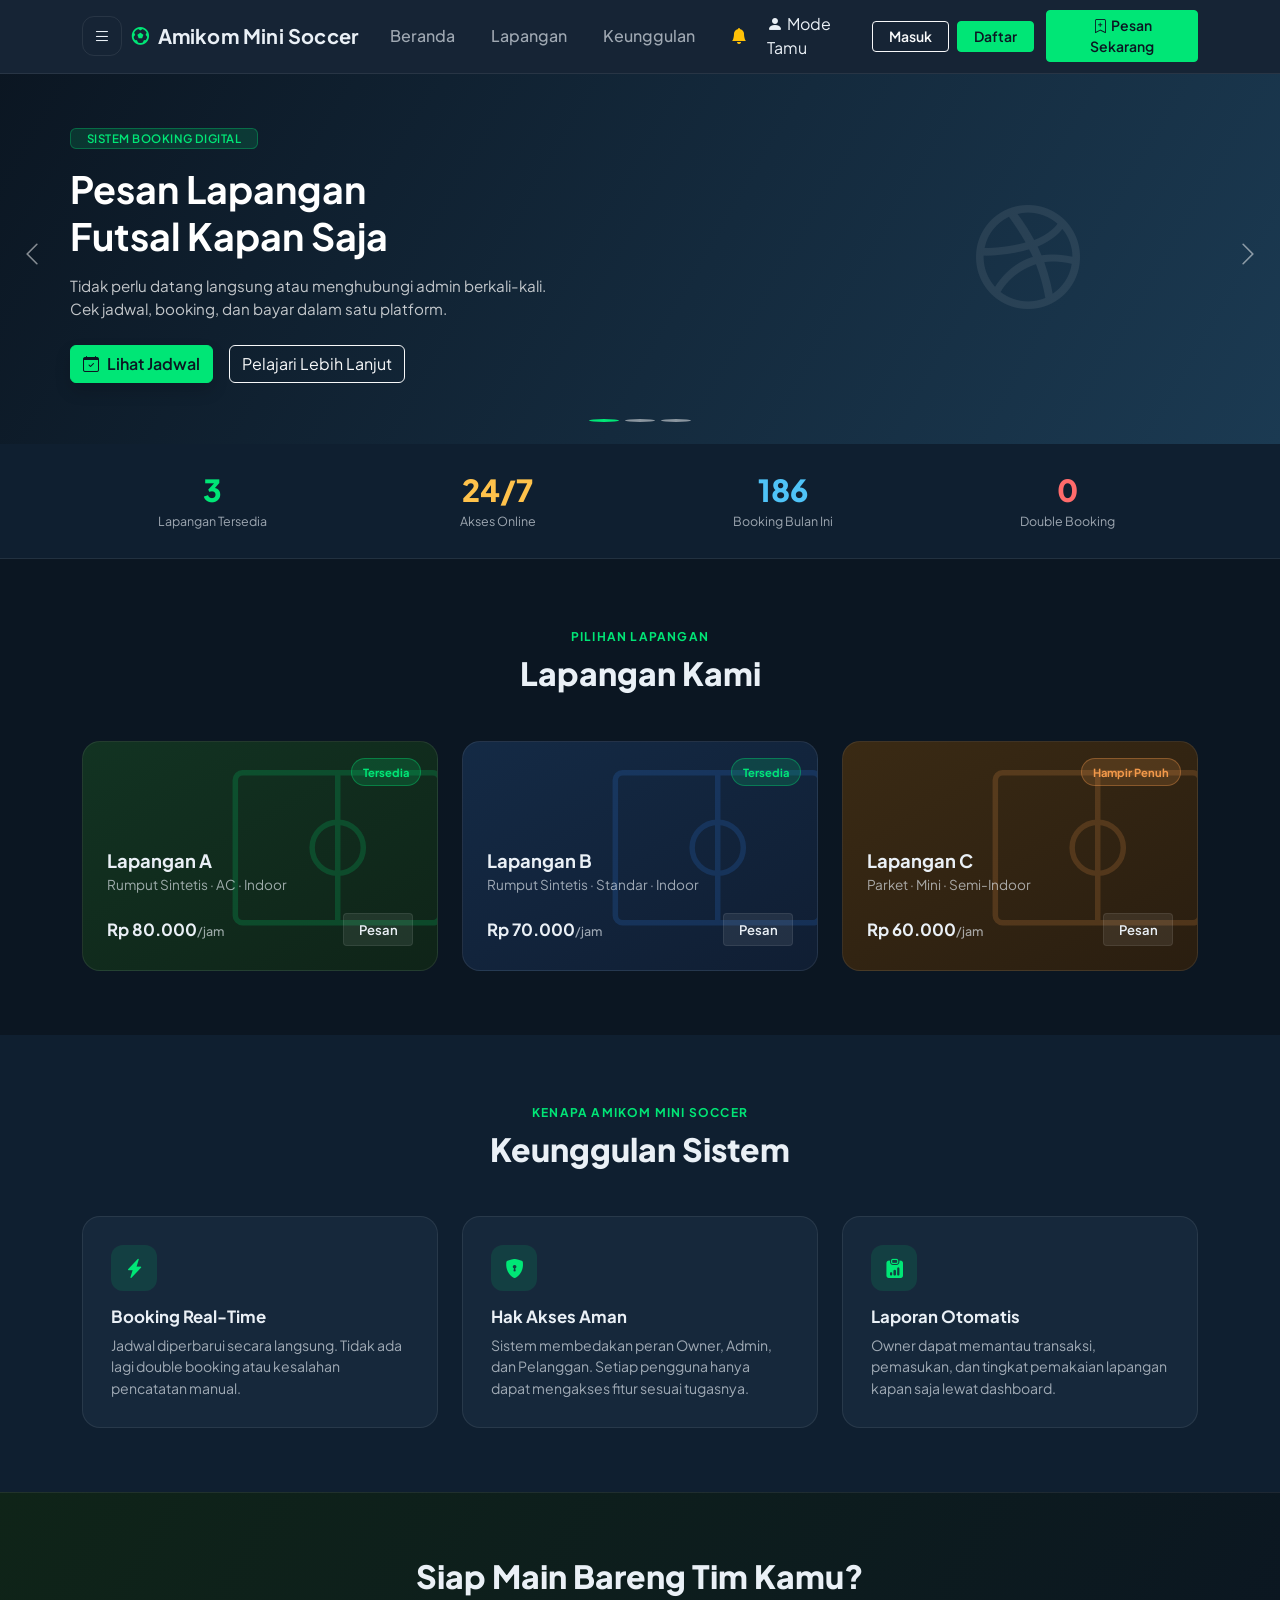
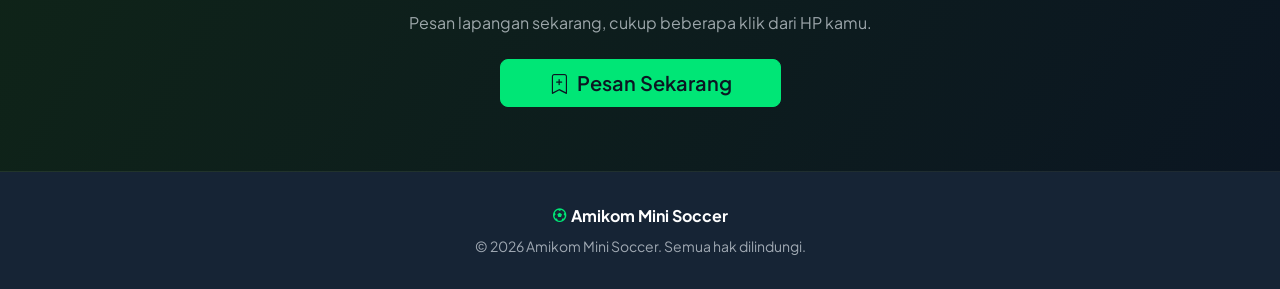
==== commit f942124e: "harga" ====
--- a/index.html
+++ b/index.html
@@ -310,7 +310,7 @@
                             <h3 class="field-name">Lapangan B</h3>
                             <p class="field-desc">Rumput Sintetis · Standar · Indoor</p>
                             <div class="field-footer">
-                                <div class="field-price">Rp 80.000<span>/jam</span></div>
+                                <div class="field-price">Rp 70.000<span>/jam</span></div>
                                 <a href="#booking" class="btn btn-sm btn-field js-require-auth">Pesan</a>
                             </div>
                         </div>
@@ -330,7 +330,7 @@
                             <h3 class="field-name">Lapangan C</h3>
                             <p class="field-desc">Parket · Mini · Semi-Indoor</p>
                             <div class="field-footer">
-                                <div class="field-price">Rp 75.000<span>/jam</span></div>
+                                <div class="field-price">Rp 60.000<span>/jam</span></div>
                                 <a href="#booking" class="btn btn-sm btn-field js-require-auth">Pesan</a>
                             </div>
                         </div>
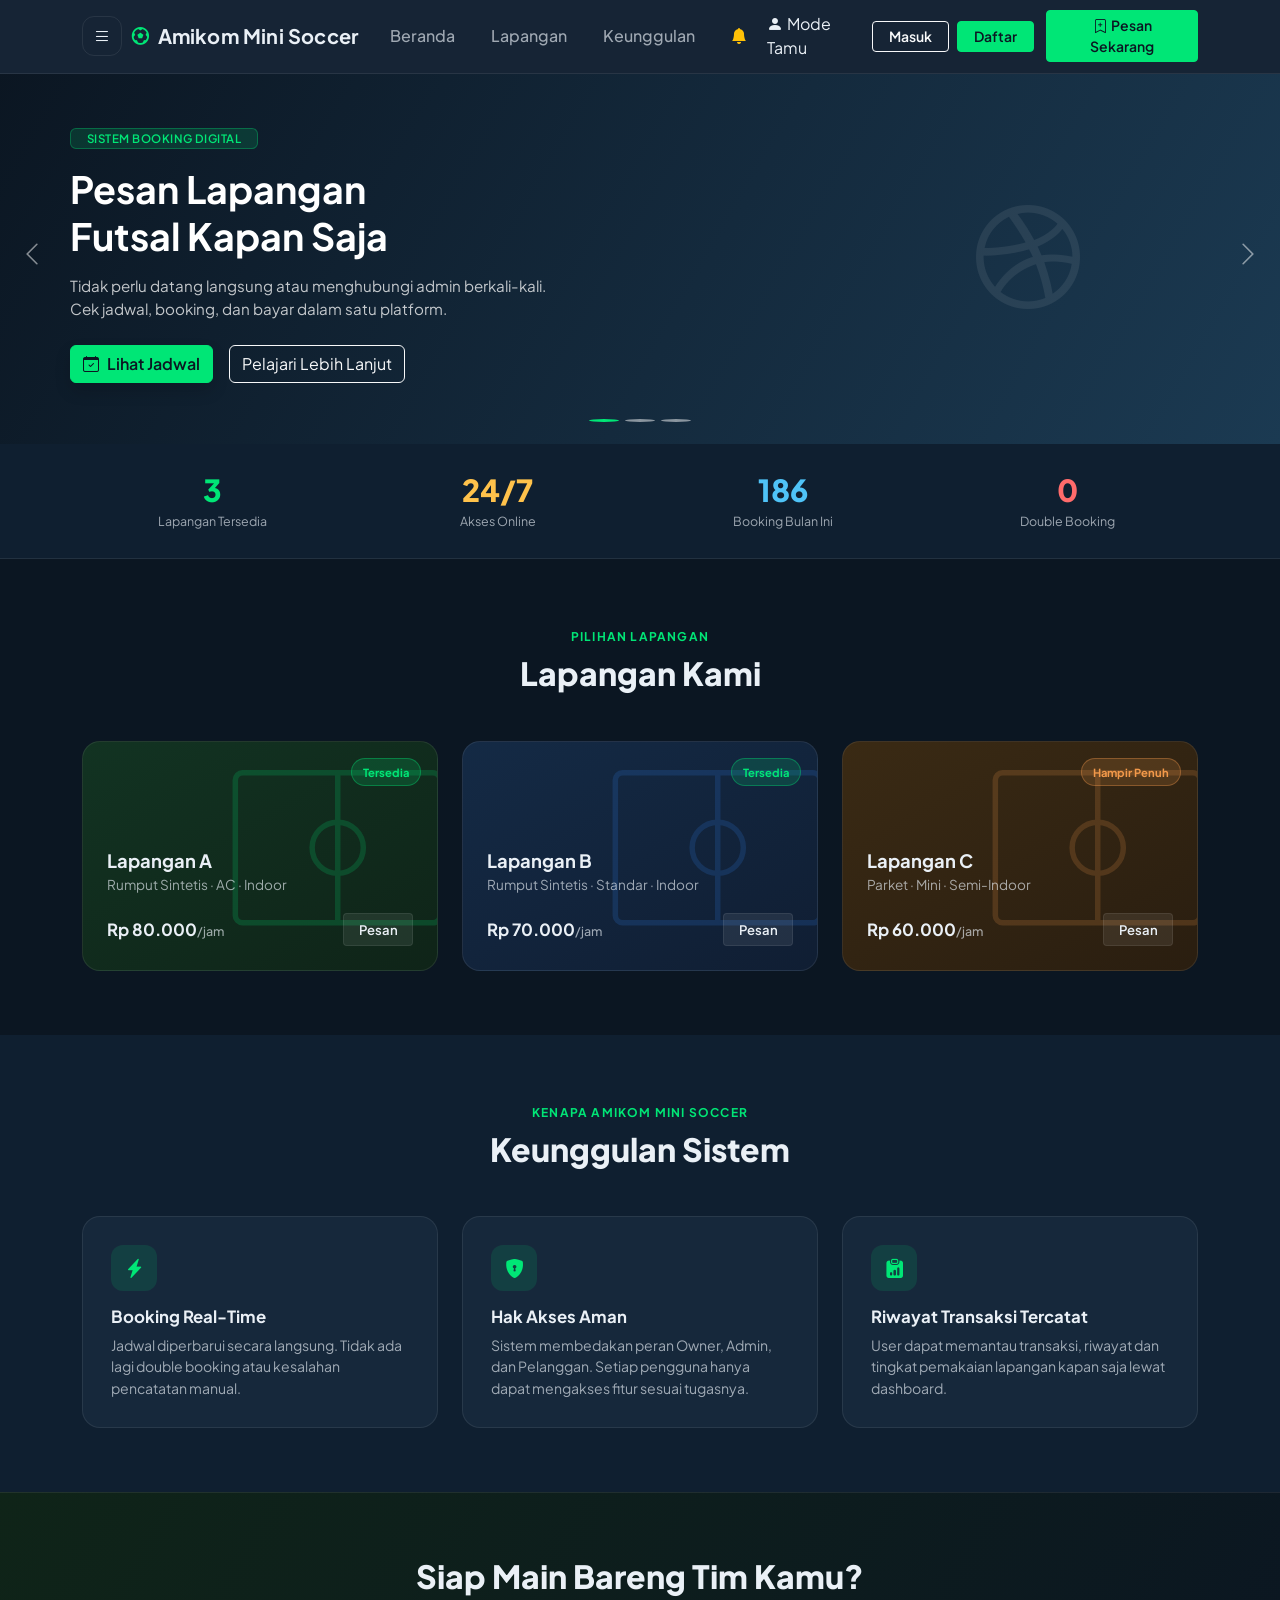
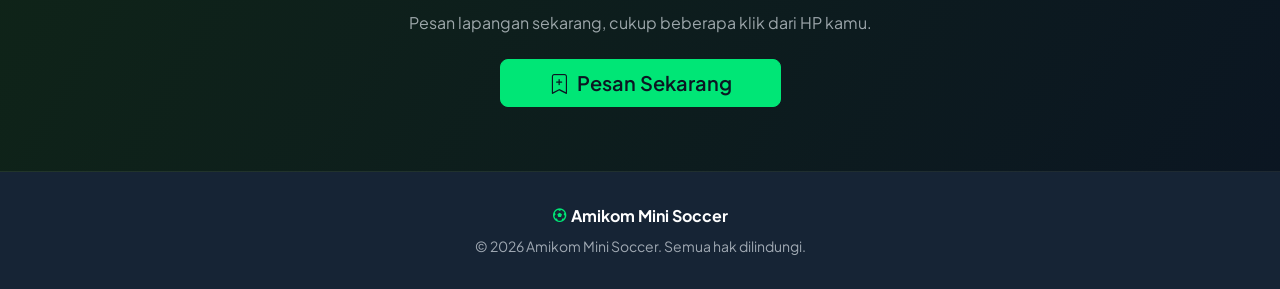
==== commit 100e468b: "wir" ====
--- a/index.html
+++ b/index.html
@@ -367,8 +367,8 @@
                 <div class="col-md-4">
                     <div class="feature-card">
                         <div class="feature-icon"><i class="bi bi-clipboard-data-fill"></i></div>
-                        <h3 class="feature-title">Laporan Otomatis</h3>
-                        <p class="feature-desc">Owner dapat memantau transaksi, pemasukan, dan tingkat pemakaian lapangan kapan saja lewat dashboard.</p>
+                        <h3 class="feature-title">Riwayat Transaksi Tercatat</h3>
+                        <p class="feature-desc">User dapat memantau transaksi, riwayat dan tingkat pemakaian lapangan kapan saja lewat dashboard.</p>
                     </div>
                 </div>
             </div>
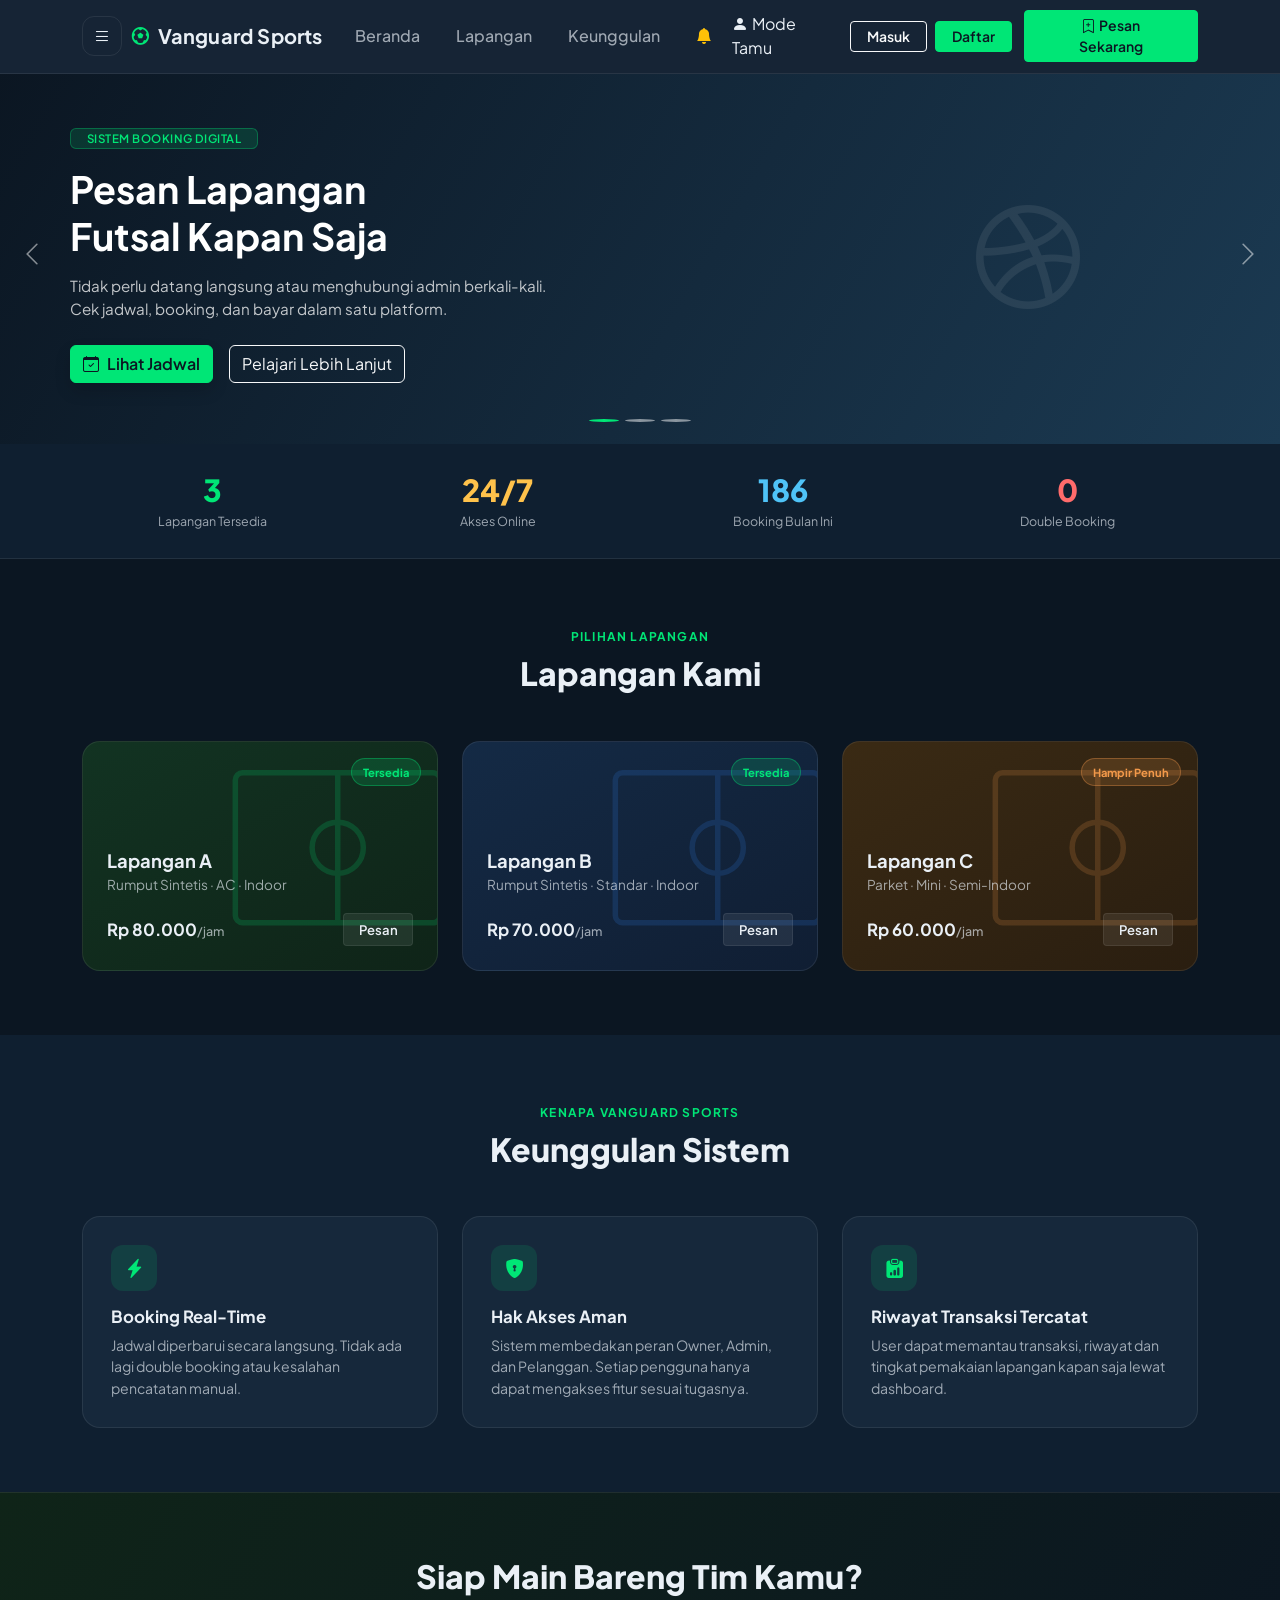
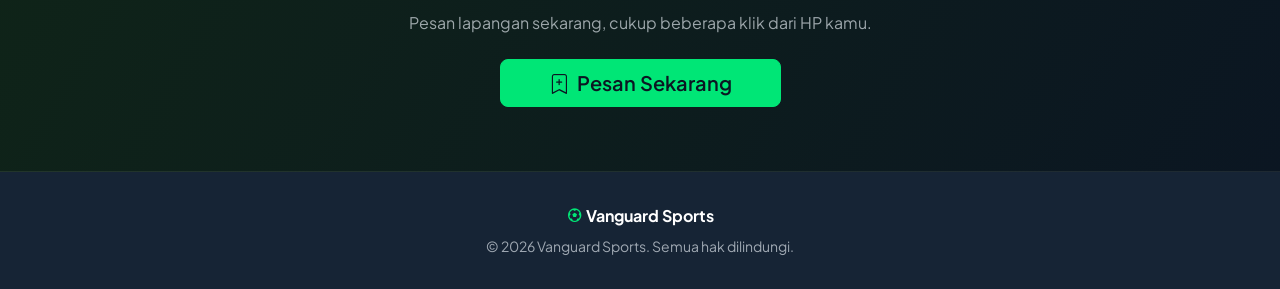
==== commit 7f6dd647: "aaaaaaa" ====
--- a/index.html
+++ b/index.html
@@ -3,7 +3,7 @@
 <head>
     <meta charset="UTF-8">
     <meta name="viewport" content="width=device-width, initial-scale=1.0">
-    <title>Amikom Mini Soccer — Booking Lapangan Futsal</title>
+    <title>Vanguard Sports — Booking Lapangan Futsal</title>
 
     <!--Google Fonts-->
     <link rel="preconnect" href="https://fonts.googleapis.com">
@@ -33,7 +33,7 @@
             </button>
 
             <a class="navbar-brand fw-bold" href="#beranda">
-                <i class="bx bx-football"></i> Amikom Mini Soccer
+                <i class="bx bx-football"></i> Vanguard Sports
             </a>
 
             <button class="navbar-toggler border-0" type="button" data-bs-toggle="collapse" data-bs-target="#navCollapse" aria-controls="navCollapse" aria-label="Toggle navigation">
@@ -101,7 +101,7 @@
     <div class="offcanvas offcanvas-start sidebar-menu" tabindex="-1" id="sidebarMenu" aria-labelledby="sidebarMenuLabel">
         <div class="offcanvas-header">
             <a href="#beranda" class="offcanvas-title fw-bold" id="sidebarMenuLabel">
-                <i class="bx bx-football me-1"></i>Amikom Mini Soccer
+                <i class="bx bx-football me-1"></i>Vanguard Sports
             </a>
             <button type="button" class="btn-close btn-close-white" data-bs-dismiss="offcanvas" aria-label="Close"></button>
         </div>
@@ -345,7 +345,7 @@
     <section id="keunggulan" class="section-keunggulan">
         <div class="container">
             <div class="text-center mb-5">
-                <span class="section-eyebrow">Kenapa Amikom Mini Soccer</span>
+                <span class="section-eyebrow">Kenapa Vanguard Sports</span>
                 <h2 class="section-title">Keunggulan Sistem</h2>
             </div>
 
@@ -389,8 +389,8 @@
     <!-- ============ FOOTER ============ -->
     <footer class="site-footer">
         <div class="container text-center">
-            <div class="fw-bold text-white mb-2"><i class="bx bx-football"></i> Amikom Mini Soccer</div>
-            <p class="text-muted-soft small mb-0">&copy; 2026 Amikom Mini Soccer. Semua hak dilindungi.</p>
+            <div class="fw-bold text-white mb-2"><i class="bx bx-football"></i> Vanguard Sports</div>
+            <p class="text-muted-soft small mb-0">&copy; 2026 Vanguard Sports. Semua hak dilindungi.</p>
         </div>
     </footer>
 
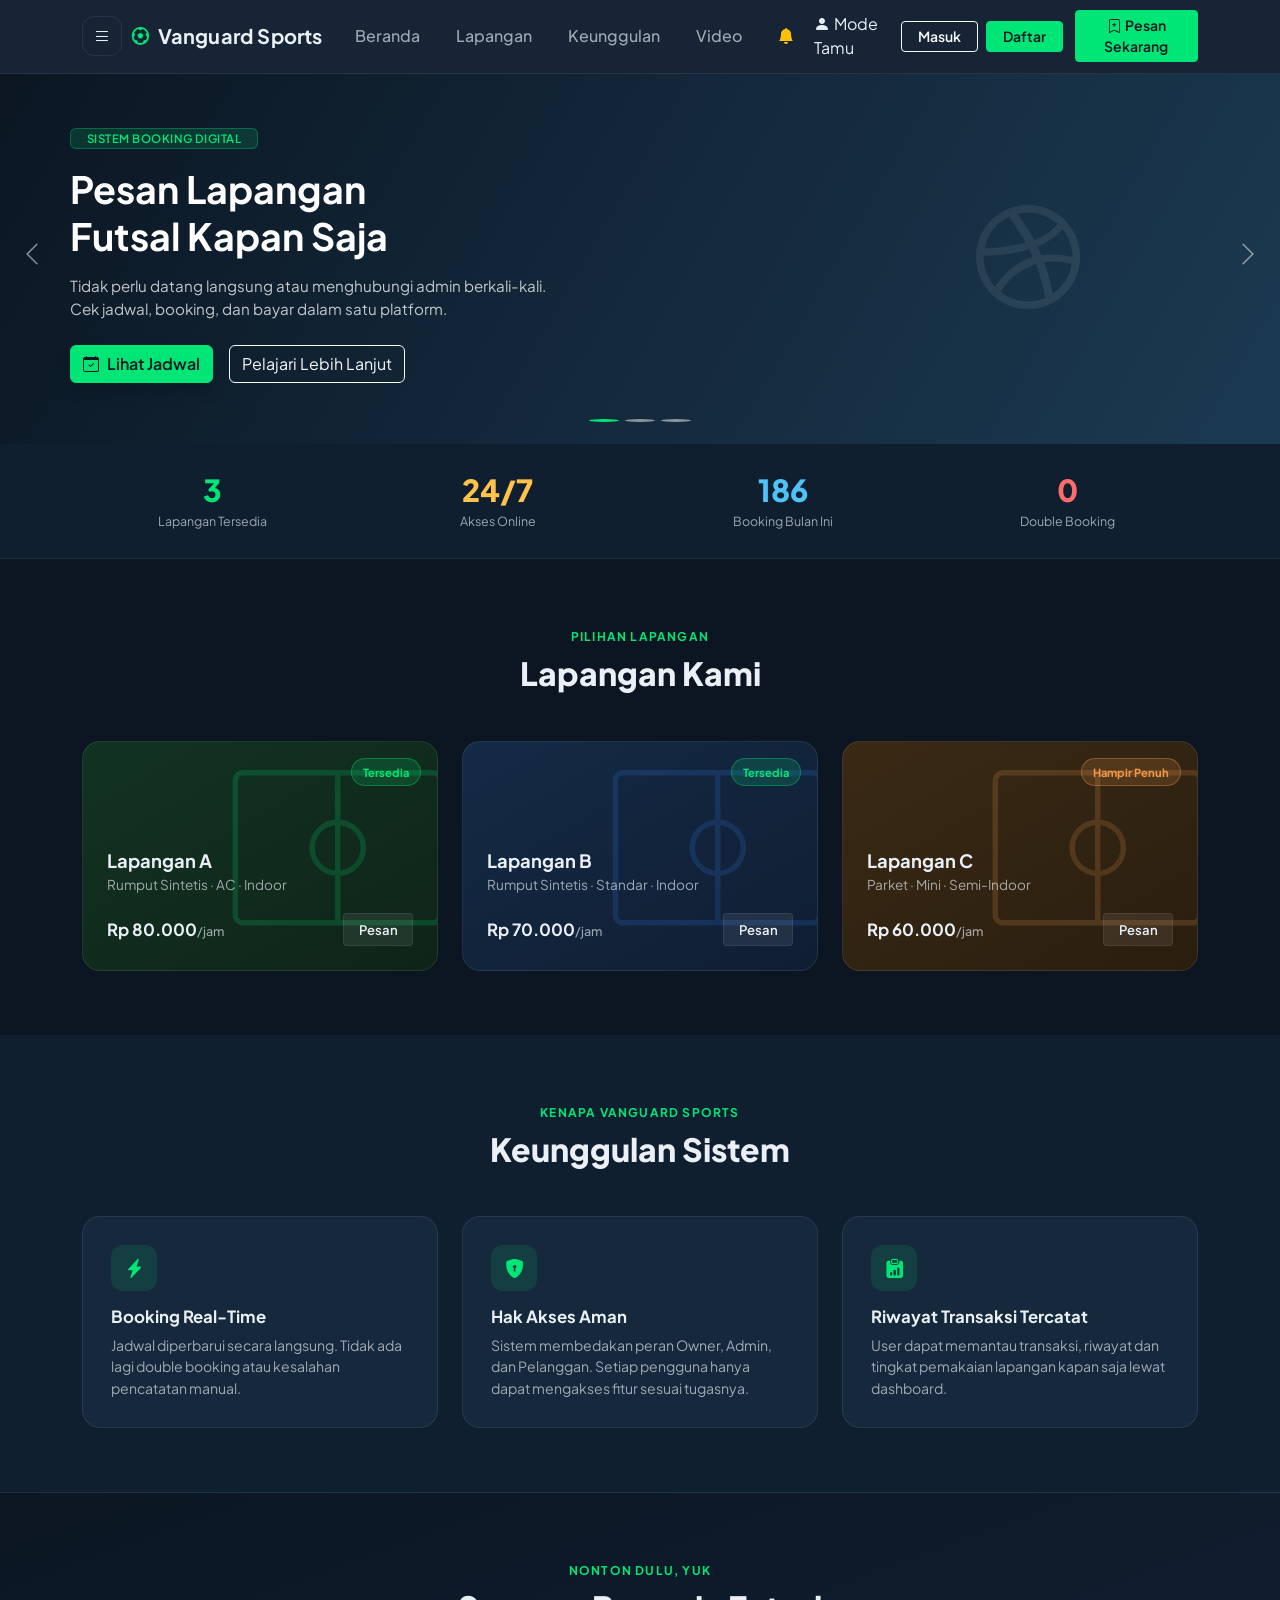
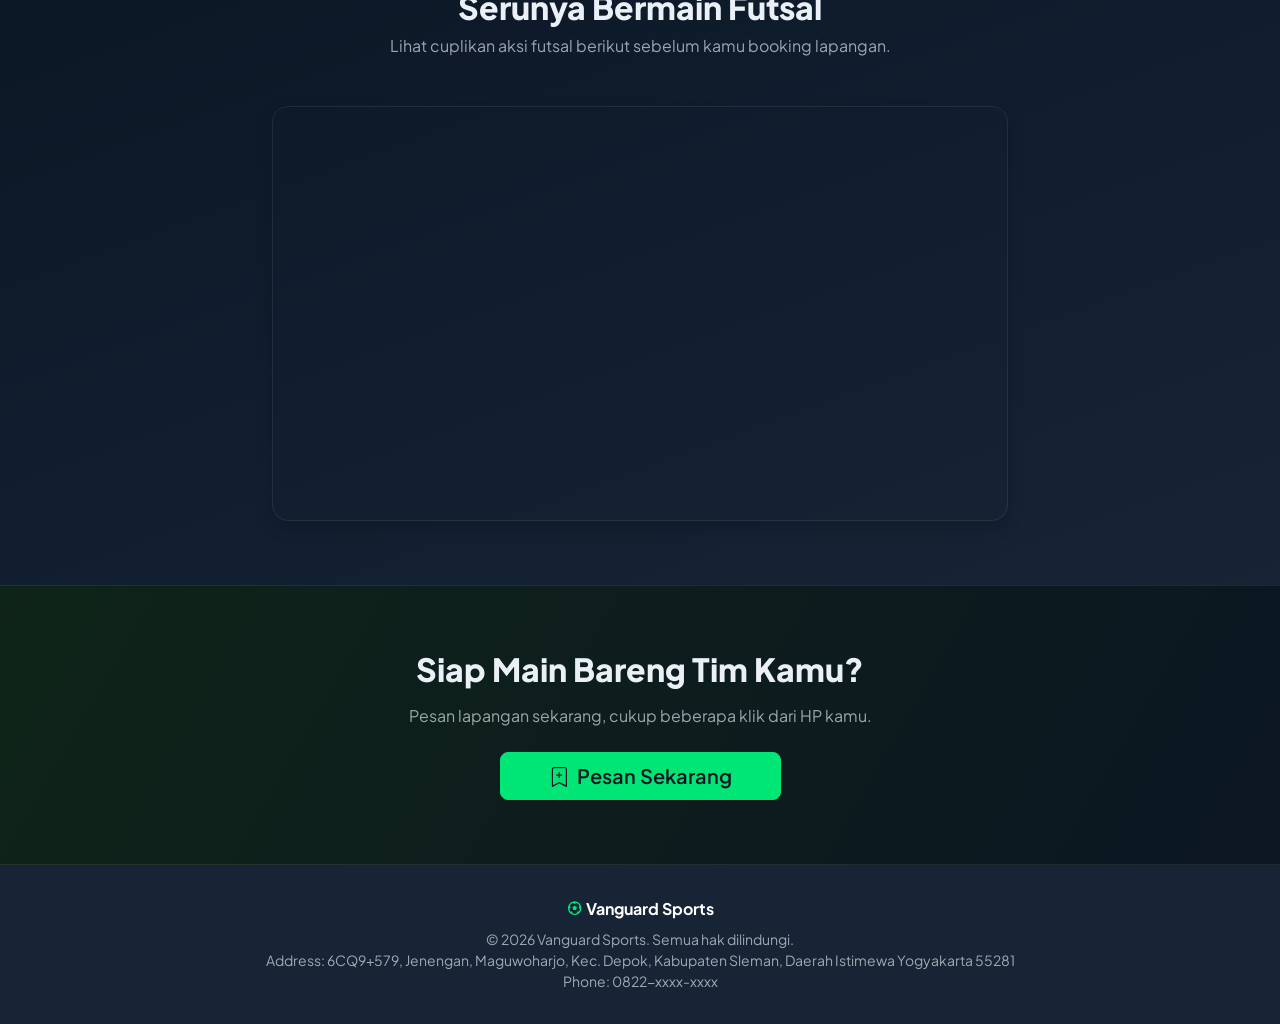
==== commit 8c6badaa: "vid index, footer, profil-icon" ====
--- a/index.html
+++ b/index.html
@@ -50,6 +50,9 @@
                     </li>
                     <li class="nav-item">
                         <a class="nav-link px-3" href="#keunggulan">Keunggulan</a>
+                    </li>
+                    <li class="nav-item">
+                        <a class="nav-link px-3" href="#video-futsal">Video</a>
                     </li>
                     <li class="nav-item">
                         <a class="nav-link px-3" href="#"><i class="bi bi-bell-fill text-warning"></i></a>
@@ -375,6 +378,29 @@
         </div>
     </section>
 
+    <!-- ============ VIDEO FUTSAL ============ -->
+    <section id="video-futsal" class="section-video">
+        <div class="container">
+            <div class="text-center mb-5">
+                <span class="section-eyebrow">Nonton Dulu, Yuk</span>
+                <h2 class="section-title">Serunya Bermain Futsal</h2>
+                <p class="text-muted-soft mt-2">Lihat cuplikan aksi futsal berikut sebelum kamu booking lapangan.</p>
+            </div>
+
+            <div class="row justify-content-center">
+                <div class="col-lg-8">
+                    <div class="ratio ratio-16x9 shadow rounded-4 overflow-hidden">
+                        <iframe width="560" height="315" src="https://www.youtube.com/embed/UeoAxOkXjys?si=rXe6ZIDPSa8QPhUt" 
+                        title="YouTube video player" frameborder="0" 
+                        allow="accelerometer; autoplay; clipboard-write; encrypted-media; gyroscope; picture-in-picture; web-share" 
+                        referrerpolicy="strict-origin-when-cross-origin" allowfullscreen>
+                        </iframe>
+                    </div>
+                </div>
+            </div>
+        </div>
+    </section>
+
     <!-- ============ CTA / BOOKING ============ -->
     <section id="booking" class="section-cta">
         <div class="container text-center">
@@ -391,6 +417,7 @@
         <div class="container text-center">
             <div class="fw-bold text-white mb-2"><i class="bx bx-football"></i> Vanguard Sports</div>
             <p class="text-muted-soft small mb-0">&copy; 2026 Vanguard Sports. Semua hak dilindungi.</p>
+            <p class="text-muted-soft small mb-0">Address: 6CQ9+579, Jenengan, Maguwoharjo, Kec. Depok, Kabupaten Sleman, Daerah Istimewa Yogyakarta 55281<br>Phone: 0822-xxxx-xxxx</p>
         </div>
     </footer>
 
--- a/style.css
+++ b/style.css
@@ -409,6 +409,19 @@
 .feature-desc { font-size: .88rem; color: var(--text-muted); margin-bottom: 0; }
 
 /* =========================================================
+   VIDEO FUTSAL
+   ========================================================= */
+.section-video {
+    background: linear-gradient(160deg, var(--navy-deep) 0%, #101E30 55%, var(--navy-mid) 100%);
+    padding: 4rem 0;
+    border-top: 1px solid var(--line-soft);
+}
+
+.section-video .ratio {
+    border: 1px solid var(--line-soft);
+}
+
+/* =========================================================
    CTA
    ========================================================= */
 .section-cta {
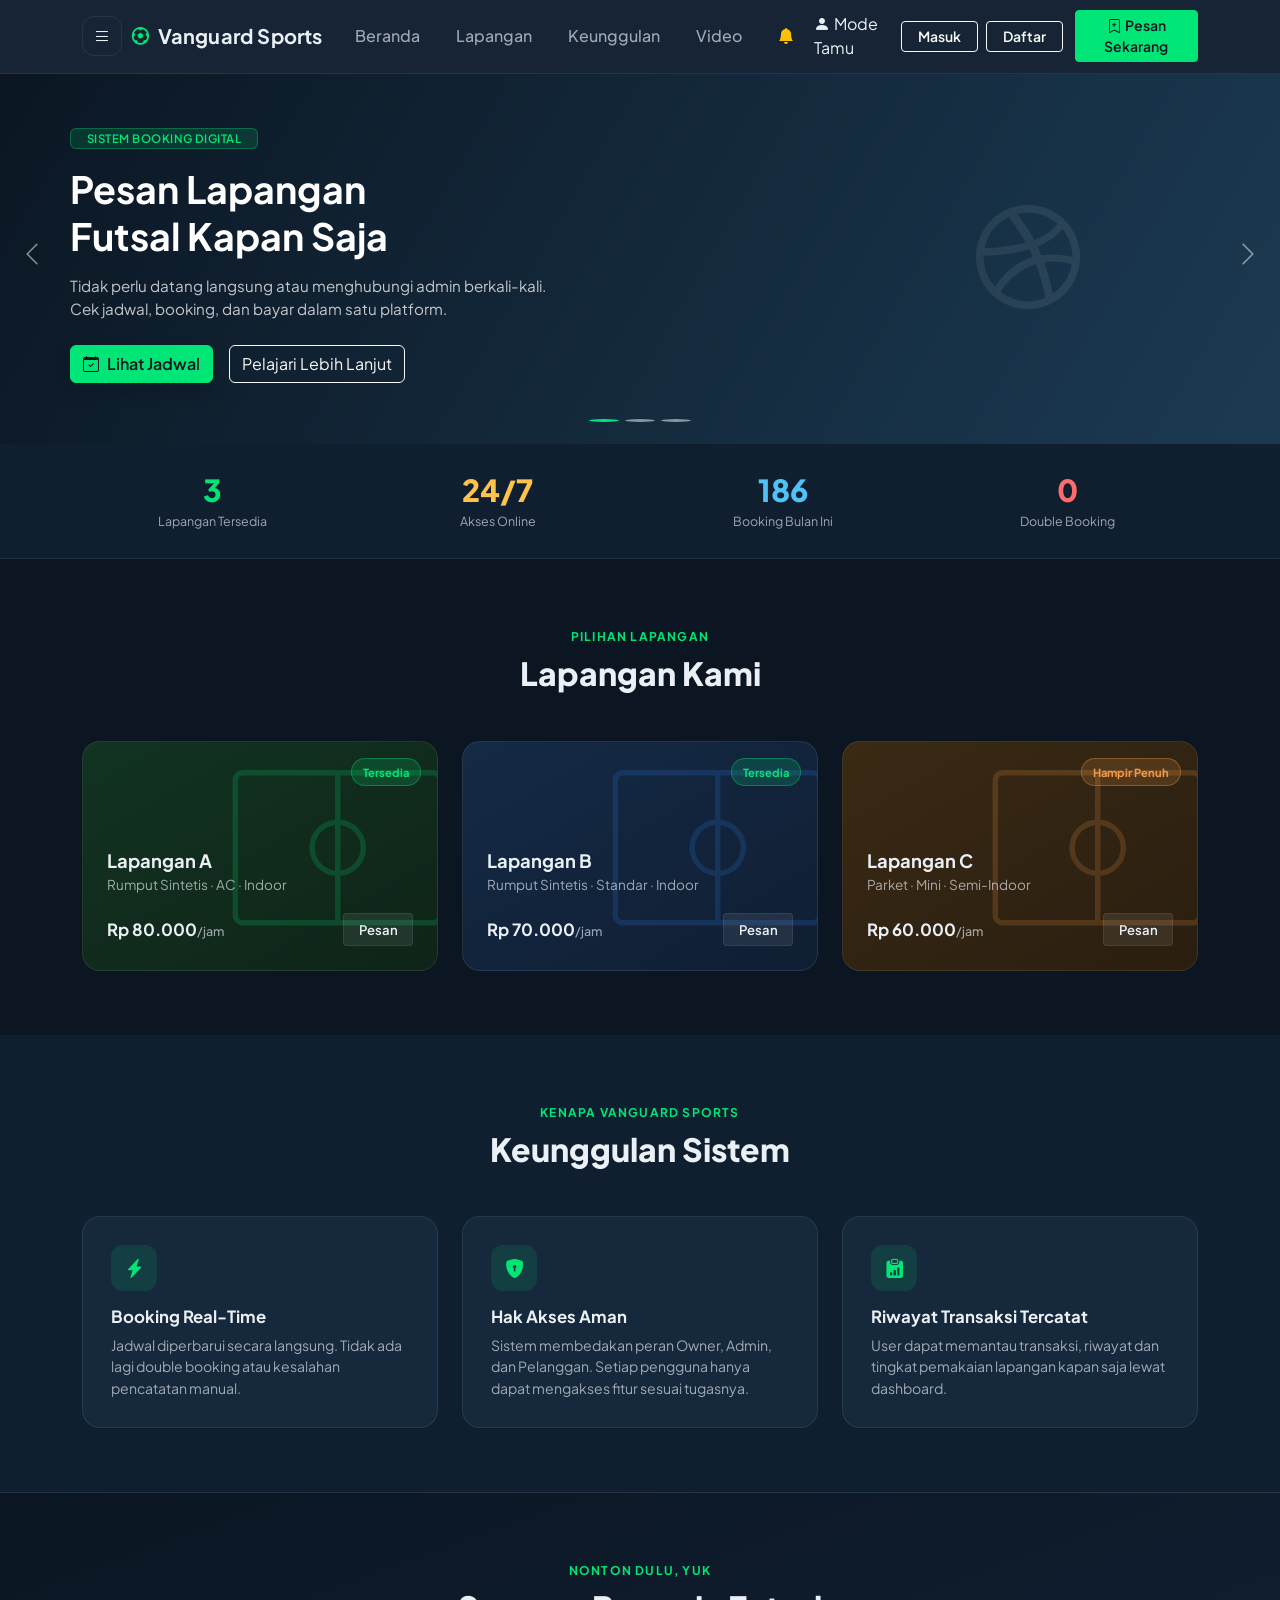
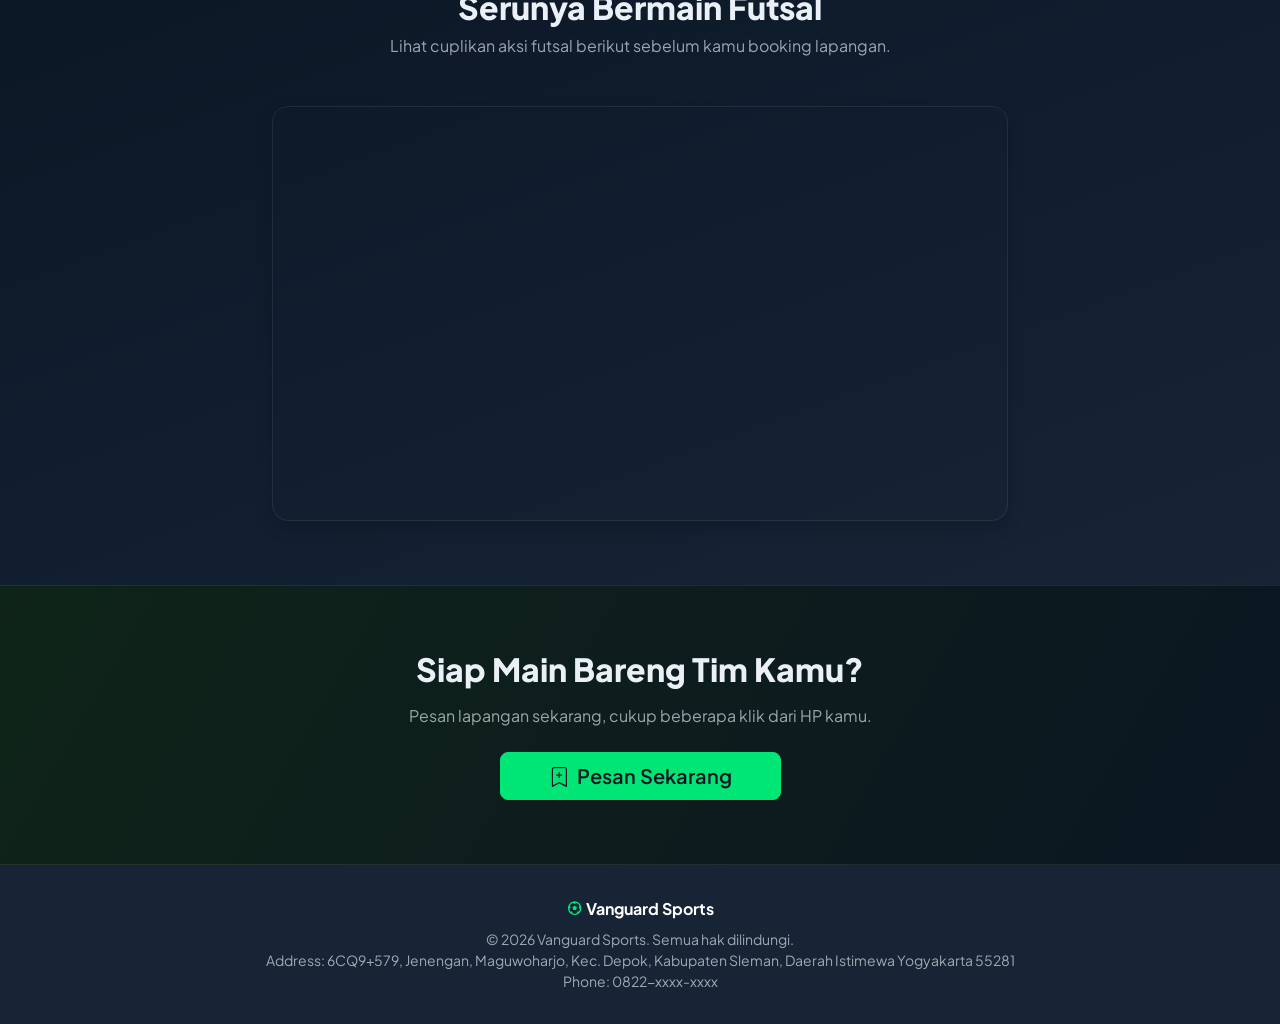
==== commit 6e5ad7c0: "LAST" ====
--- a/index.html
+++ b/index.html
@@ -22,6 +22,7 @@
     <link rel="stylesheet" href="style.css">
 </head>
 <body>
+    <script src="auth.js"></script>
 
     <!-- ============ NAVBAR ============ -->
     <nav class="navbar navbar-expand-lg navbar-dark fixed-top shadow" id="mainNavbar">
@@ -63,15 +64,15 @@
                         <span class="guest-badge" id="guestBadge"><i class="bi bi-person-fill me-1"></i>Mode Tamu</span>
                     </li>
 
-                    <!-- ===== AUTH AREA — guest (default) ===== -->
+                    <!-- ===== guest ===== -->
                     <li class="nav-item ms-lg-2" id="navAuthGuest">
                         <div class="d-flex gap-2">
                             <a href="login.html" type="button" class="btn btn-sm btn-outline-light fw-semibold px-3" data-bs-toggle="modal" data-bs-target="#loginModal#">
                                 Masuk
                             </a>
-                            <button type="button" class="btn btn-sm btn-accent fw-semibold px-3" data-bs-toggle="modal" data-bs-target="#signupModal#">
+                            <a href="daftar.html" type="button" class="btn btn-sm btn-outline-light fw-semibold px-3" data-bs-toggle="modal" data-bs-target="#signupModal#">
                                 Daftar
-                            </button>
+                            </a>
                         </div>
                     </li>
 
@@ -123,7 +124,7 @@
                 <li><a href="#"><i class="bi bi-person-fill"></i>Profil &amp; Riwayat</a></li>
             </ul>
 
-            <!-- Guest profile (default) -->
+            <!-- Guest profile -->
             <div class="sidebar-profile mt-auto" id="sidebarProfileGuest">
                 <div class="avatar-circle avatar-guest"><i class="bi bi-person"></i></div>
                 <div class="flex-grow-1">
@@ -133,7 +134,7 @@
                 <button type="button" class="btn btn-sm btn-accent" data-bs-toggle="modal" data-bs-target="#loginModal" data-bs-dismiss="offcanvas">Masuk</button>
             </div>
 
-            <!-- Logged-in profile (hidden until user masuk/daftar) -->
+            <!-- Logged-in profile -->
             <div class="sidebar-profile mt-auto d-none" id="sidebarProfileUser">
                 <div class="avatar-circle" id="sidebarUserInitials">?</div>
                 <div class="flex-grow-1">
@@ -270,7 +271,7 @@
         </div>
     </section>
 
-    <!-- ============ LAPANGAN KAMI ============ -->
+    <!-- ============ 19 JUTA LAPANGAN ============ -->
     <section id="lapangan" class="section-lapangan">
         <div class="container">
             <div class="text-center mb-5">
@@ -444,7 +445,7 @@
                     </form>
                     <p class="text-center small text-muted-soft mt-4 mb-0">
                         Belum punya akun?
-                        <a href="#" class="link-accent" id="goToSignup">Daftar di sini</a>
+                        <a href="daftar.html" class="link-accent" id="goToSignup">Daftar di sini</a>
                     </p>
                 </div>
             </div>
